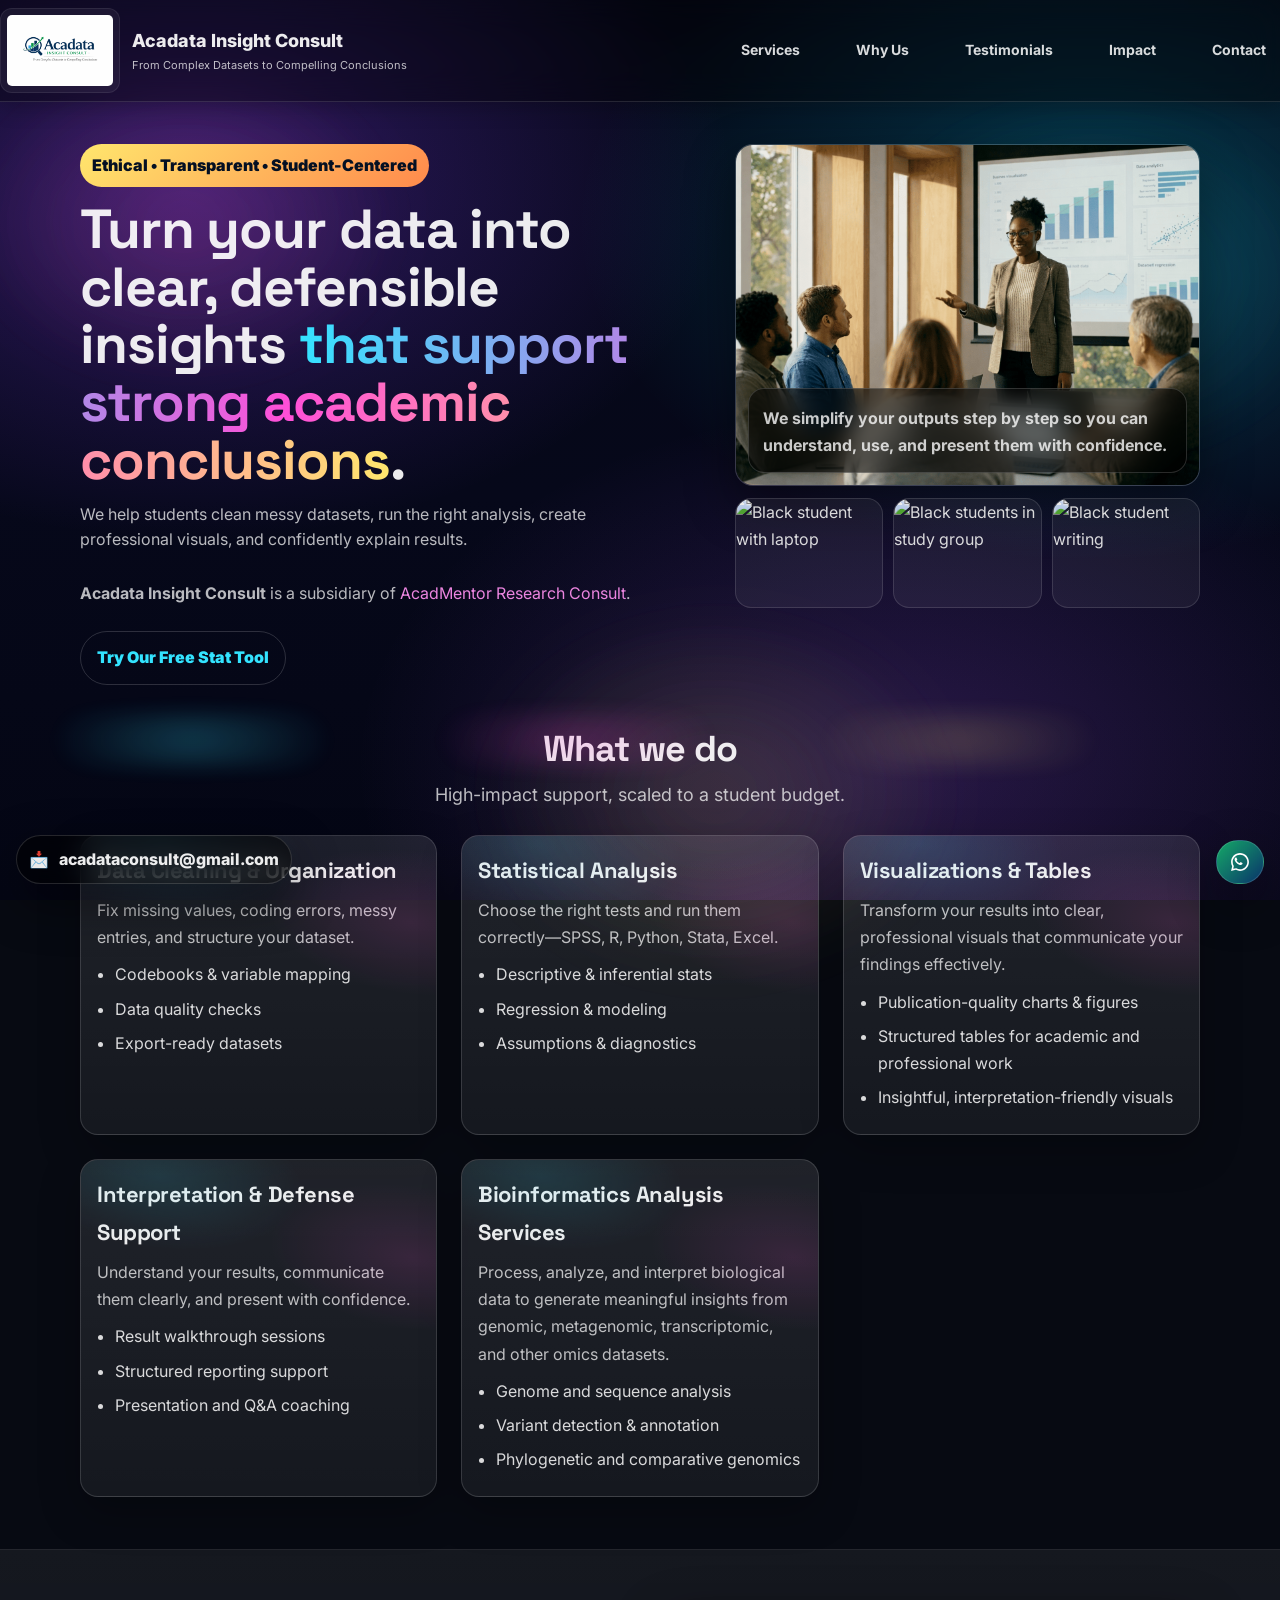
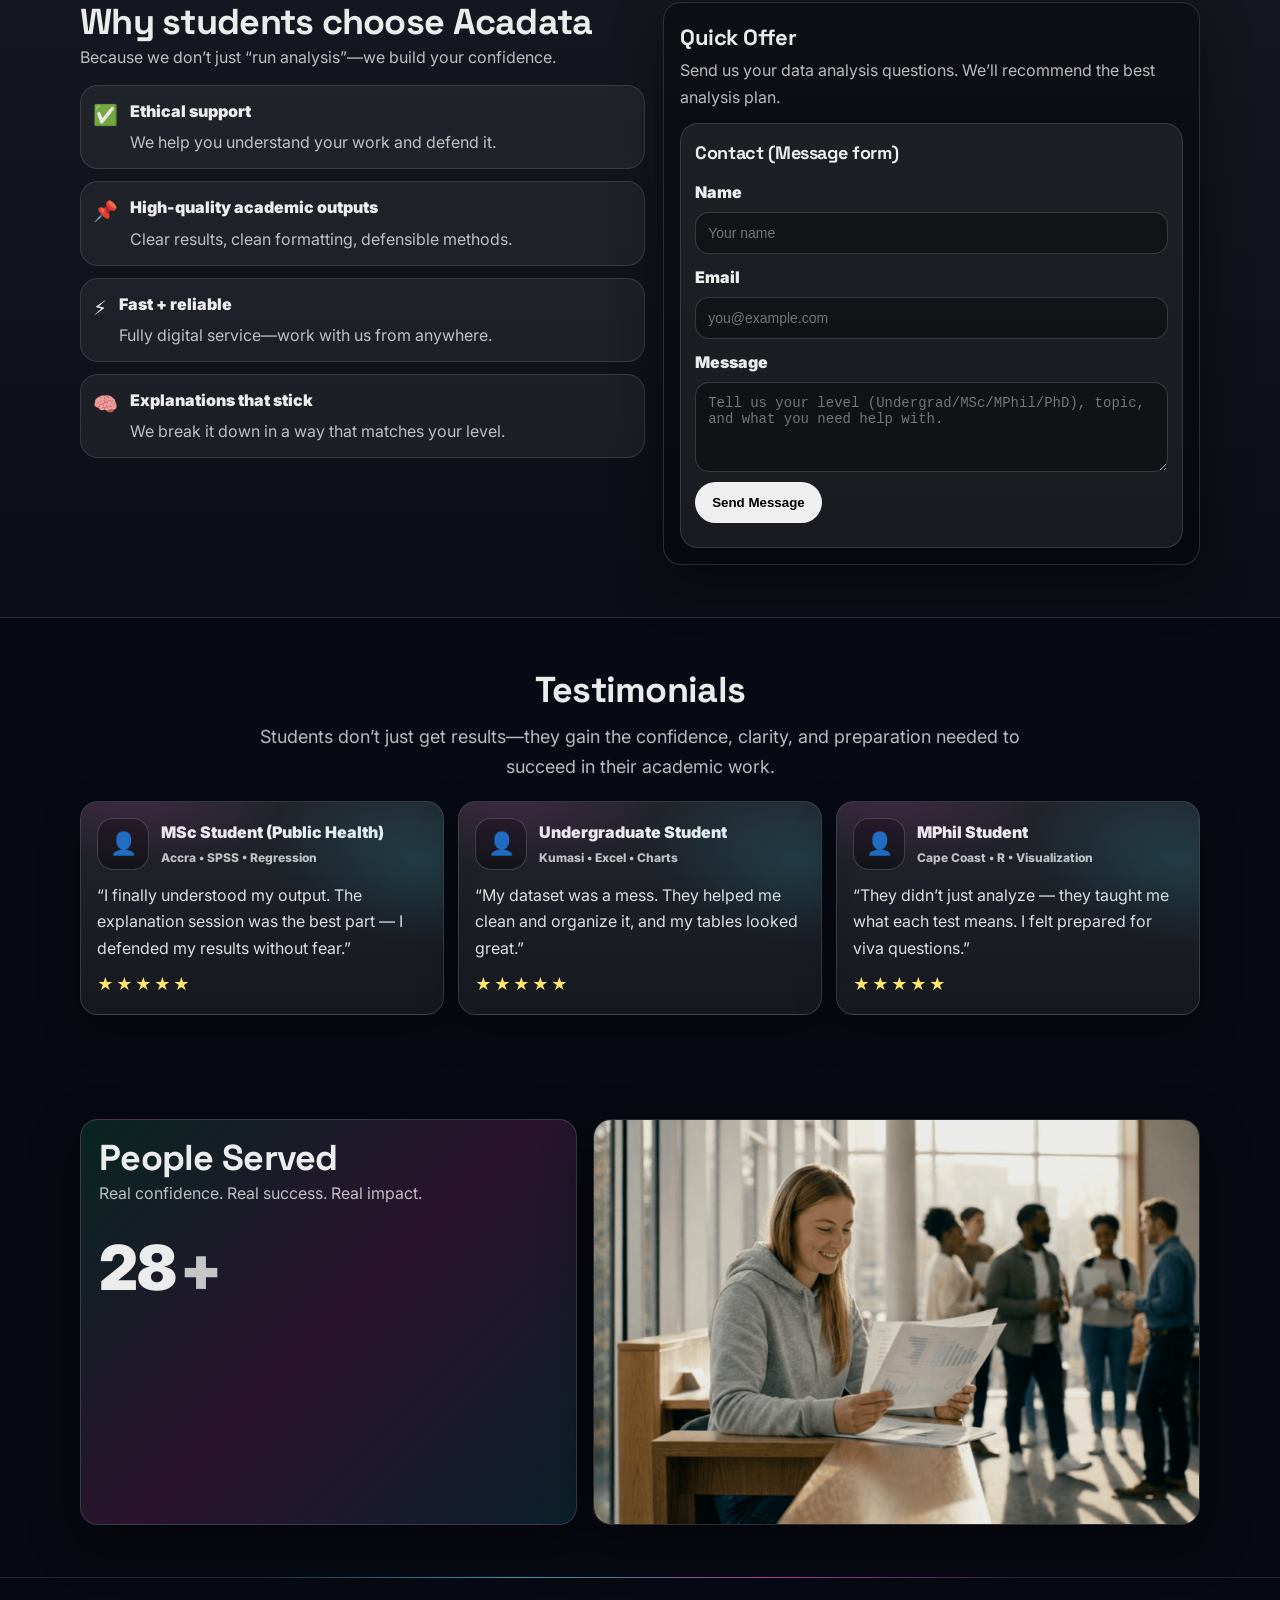
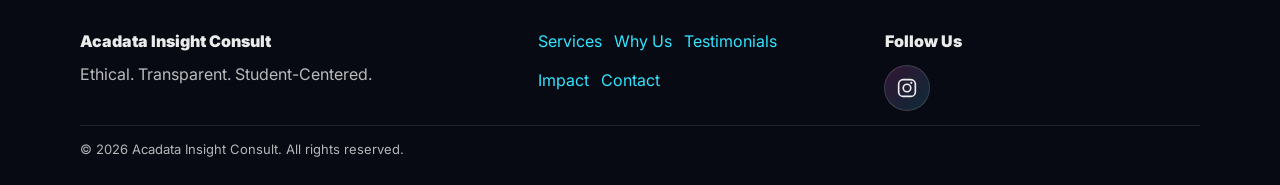
==== index.html @ 1aad2907 "Update index.html" ====
<!DOCTYPE html>
<html lang="en">
<head>
<meta charset="UTF-8">

<meta name="viewport" content="width=device-width, initial-scale=1">

<title>Acadata Insight Consult | Data Analysis, Research Support & Academic Consulting</title>

<meta name="description" content="Acadata Insight Consult provides expert support in data analysis, research design, statistics, academic assignments, and thesis consulting. Transform complex datasets into clear, compelling conclusions.">

<meta name="keywords" content="data analysis services, research consulting, statistics support, thesis assistance, academic research help, SPSS analysis, R data analysis, dissertation consulting, research methodology support">

<meta name="author" content="Acadata Insight Consult">

<meta name="robots" content="index, follow">

<link rel="canonical" href="https://acadatainsightconsult.com/">

<link rel="icon" type="image/png" href="logo.png">

<link rel="stylesheet" href="styles.css">

<!-- Open Graph (for Google + social previews) -->
<meta property="og:title" content="Acadata Insight Consult | Research & Data Analysis Support">
<meta property="og:description" content="Professional data analysis, research methodology guidance, and academic consulting services for students and researchers.">
<meta property="og:type" content="website">
<meta property="og:url" content="https://acadatainsightconsult.com/">
<meta property="og:image" content="https://acadatainsightconsult.com/logo.png">

<!-- Twitter Card -->
<meta name="twitter:card" content="summary_large_image">
<meta name="twitter:title" content="Acadata Insight Consult">
<meta name="twitter:description" content="From complex datasets to compelling conclusions. Expert research and data analysis consulting.">
<meta name="twitter:image" content="https://acadatainsightconsult.com/logo.png">

<!-- Google Fonts Optimization -->
<link rel="preconnect" href="https://fonts.googleapis.com">
<link rel="preconnect" href="https://fonts.gstatic.com" crossorigin>

<link href="https://fonts.googleapis.com/css2?family=Inter:wght@400;500;600;700;800&family=Space+Grotesk:wght@500;600;700&display=swap" rel="stylesheet">


<link rel="manifest" href="manifest.json">
<meta name="theme-color" content="#070a12">
<link rel="apple-touch-icon" href="logo.png">
<meta name="apple-mobile-web-app-capable" content="yes">
<meta name="apple-mobile-web-app-status-bar-style" content="black-translucent">
</head>

  <body>
    <div class="bg-animated" aria-hidden="true"></div>
    <!-- FLOATING ACTION BUTTONS -->
    <a
      class="float float-whatsapp"
      id="whatsappBtn"
      href="#"
      target="_blank"
      rel="noopener"
      aria-label="Chat on WhatsApp"
      title="Chat on WhatsApp"
    >
      <svg viewBox="0 0 32 32" aria-hidden="true">
        <path
          d="M19.11 17.16c-.29-.14-1.67-.82-1.93-.91-.26-.1-.45-.14-.64.14-.19.29-.74.91-.9 1.1-.16.19-.33.21-.62.07-.29-.14-1.2-.44-2.29-1.4-.85-.75-1.42-1.68-1.59-1.97-.16-.29-.02-.45.12-.59.12-.12.29-.33.43-.5.14-.17.19-.29.29-.48.1-.19.05-.36-.02-.5-.07-.14-.64-1.54-.88-2.1-.23-.56-.47-.48-.64-.49l-.55-.01c-.19 0-.5.07-.76.36-.26.29-1 1-1 2.43 0 1.44 1.02 2.82 1.17 3.02.14.19 2.01 3.06 4.88 4.29.68.29 1.21.46 1.62.59.68.21 1.29.18 1.78.11.54-.08 1.67-.68 1.91-1.34.24-.66.24-1.22.17-1.34-.07-.12-.26-.19-.55-.33z"
        />
        <path
          d="M16 3C8.82 3 3 8.82 3 16c0 2.25.59 4.36 1.62 6.19L3 29l6.98-1.56A12.9 12.9 0 0 0 16 29c7.18 0 13-5.82 13-13S23.18 3 16 3zm0 23.62c-1.94 0-3.74-.54-5.29-1.47l-.38-.23-4.14.92.88-4.04-.25-.41A10.6 10.6 0 0 1 5.37 16C5.37 10.12 10.12 5.37 16 5.37S26.63 10.12 26.63 16 21.88 26.62 16 26.62z"
        />
      </svg>
    </a>

    <div class="float float-email" title="Email us">
      <span>📩</span>
      <a id="emailLink" href="mailto:acadatainsightconsult@gmail.com"
        >acadatainsightconsult@gmail.com</a
      >
    </div>

    <!-- NAV -->
<header class="nav">
  <div class="container nav-inner">

   
<div class="brand">
  <a class="brand-link" href="#" aria-label="Acadata Insight Consult Home">
    <img class="brand-logo" src="logo.png" alt="Acadata Insight Consult logo" />
    <div class="brand-text">
      <div class="brand-name">Acadata Insight Consult</div>
      <div class="brand-tagline">From Complex Datasets to Compelling Conclusions</div>
    </div>
  </a>
</div>
   
<nav class="nav-links">
  <a href="#services">Services</a>
  <a href="#why">Why Us</a>
  <a href="#testimonials">Testimonials</a>
  <a href="#served">Impact</a>
  <a href="#contact">Contact</a>
</nav>
  </div>
</header>


    <main>
      <!-- HERO (Buttons + tools/focus removed) -->
      <section class="hero">
        <div class="container hero-grid">
          <div class="hero-left">
            <div class="pill">Ethical • Transparent • Student-Centered</div>
            <h1>
              Turn your data into clear, defensible insights <span class="grad">that support strong academic conclusions</span>.
            </h1>
            <p class="hero-sub">
              We help students clean messy datasets, run the right analysis, create professional visuals, and confidently explain results.
            </p>
            <br />
            <p><strong>Acadata Insight Consult</strong> is a subsidiary of <a href="https://www.acadmentorresearchconsult.com" target="_blank" rel="noopener noreferrer" style="color: rgb(235, 133, 223);">AcadMentor Research Consult</a>.</p>
            <a class="btn btn-primary" href="stat-tool/index.html" style="margin-top: 1.5rem; display: inline-block;">Try Our Free Stat Tool</a>
          </div>

          <div class="hero-right">
            <div class="hero-image-card">
              <img
                alt="Black students studying"
                class="img-hover"
                src="hero2.png"
              />
              <div class="image-badge">
                <div class="badge-soft">We simplify your outputs step by step so you can understand, use, and present them with confidence.</div>
              </div>
            </div>

            <div class="hero-gallery">
              <img
                alt="Black student with laptop"
                class="img-hover"
                src="https://images.unsplash.com/photo-1522202176988-66273c2fd55f?auto=format&fit=crop&w=800&q=80"
              />
              <img
                alt="Black students in study group"
                class="img-hover"
                src="https://images.unsplash.com/photo-1521737604893-d14cc237f11d?auto=format&fit=crop&w=800&q=80"
              />
              <img
                alt="Black student writing"
                class="img-hover"
                src="https://images.unsplash.com/photo-1523240795612-9a054b0db644?auto=format&fit=crop&w=1400&q=80"
              />
            </div>
          </div>
        </div>

        <div class="wave" aria-hidden="true"></div>
      </section>

      <!-- SERVICES -->
      <section class="section" id="services">
        <div class="container">
          <div class="section-head">
            <h2>What we do</h2>
            <p>High-impact support, scaled to a student budget.</p>
          </div>

          <div class="cards">
            <article class="card">
              <h3>Data Cleaning & Organization</h3>
              <p>Fix missing values, coding errors, messy entries, and structure your dataset.</p>
              <ul>
                <li>Codebooks & variable mapping</li>
                <li>Data quality checks</li>
                <li>Export-ready datasets</li>
              </ul>
            </article>

            <article class="card">
              <h3>Statistical Analysis</h3>
              <p>Choose the right tests and run them correctly—SPSS, R, Python, Stata, Excel.</p>
              <ul>
                <li>Descriptive & inferential stats</li>
                <li>Regression & modeling</li>
                <li>Assumptions & diagnostics</li>
              </ul>
            </article>

            <article class="card">
              <h3>Visualizations & Tables</h3>
              <p>Transform your results into clear, professional visuals that communicate your findings effectively.</p>
              <ul>
                <li>Publication-quality charts & figures</li>
                <li>Structured tables for academic and professional work</li>
                <li>Insightful, interpretation-friendly visuals</li>
              </ul>
            </article>

            <article class="card">
              <h3>Interpretation & Defense Support</h3>
              <p>Understand your results, communicate them clearly, and present with confidence.</p>
              <ul>
                <li>Result walkthrough sessions</li>
                <li>Structured reporting support</li>
                <li>Presentation and Q&A coaching</li>
              </ul>
            </article>

            <article class="card">
              <h3>Bioinformatics Analysis Services</h3>
              <p>
                Process, analyze, and interpret biological data to generate meaningful insights
                from genomic, metagenomic, transcriptomic, and other omics datasets.
              </p>
              <ul>
                <li>Genome and sequence analysis</li>
                <li>Variant detection & annotation</li>
                <li>Phylogenetic and comparative genomics</li>
              </ul>
            </article>
          </div>
        </div>
      </section>

      <!-- WHY + CONTACT FORM -->
      <section class="section section-alt" id="why">
        <div class="container why-grid">
          <div>
            <h2>Why students choose Acadata</h2>
            <p class="lead">Because we don’t just “run analysis”—we build your confidence.</p>

            <div class="why-list">
              <div class="why-item">
                <span class="why-icon">✅</span>
                <div>
                  <div class="why-title">Ethical support</div>
                  <div class="why-text">We help you understand your work and defend it.</div>
                </div>
              </div>

              <div class="why-item">
                <span class="why-icon">📌</span>
                <div>
                  <div class="why-title">High-quality academic outputs</div>
                  <div class="why-text">Clear results, clean formatting, defensible methods.</div>
                </div>
              </div>

              <div class="why-item">
                <span class="why-icon">⚡</span>
                <div>
                  <div class="why-title">Fast + reliable</div>
                  <div class="why-text">Fully digital service—work with us from anywhere.</div>
                </div>
              </div>

              <div class="why-item">
                <span class="why-icon">🧠</span>
                <div>
                  <div class="why-title">Explanations that stick</div>
                  <div class="why-text">We break it down in a way that matches your level.</div>
                </div>
              </div>
            </div>
          </div>

          <div class="why-panel">
            <h3>Quick Offer</h3>
            <p>Send us your data analysis questions. We’ll recommend the best analysis plan.</p>

            <div class="form-card" id="contact">
              <h4>Contact (Message form)</h4>
              <form id="contactForm" action="https://formspree.io/f/xlgpropn" method="POST">
                <label>
                  Name
                  <input type="text" id="name" name="name" placeholder="Your name" required />
                </label>

                <label>
                  Email
                  <input type="email" id="email" name="email" placeholder="you@example.com" required />
                </label>

                <label>
                  Message
                  <textarea
                    id="message"
                    name="message"
                    rows="4"
                    placeholder="Tell us your level (Undergrad/MSc/MPhil/PhD), topic, and what you need help with."
                    required
                  ></textarea>
                </label>

                <input type="hidden" name="_subject" value="New message from Acadata website" />
                <button class="btn btn-primary" type="submit">Send Message</button>
                <p id="formStatus" class="form-note" role="status" aria-live="polite"></p>
              </form>
            </div>
          </div>
        </div>
      </section>

      <!-- TESTIMONIALS -->
<section class="section" id="testimonials">
  <div class="container">

    <div class="section-head">
      <h2>Testimonials</h2>
      <p>
       Students don’t just get results—they gain the confidence, clarity, and preparation needed to succeed in their academic work.
      </p>
    </div>

    <div class="testimonial-grid">

      <article class="t-card">
        <div class="t-top">

          <div class="t-avatar-icon">👤</div>

          <div>
            <div class="t-name">MSc Student (Public Health)</div>
            <div class="t-meta">Accra • SPSS • Regression</div>
          </div>
        </div>

        <p class="t-quote">
          “I finally understood my output. The explanation session was the best
          part — I defended my results without fear.”
        </p>

        <div class="t-stars">★★★★★</div>
      </article>


      <article class="t-card">
        <div class="t-top">

          <div class="t-avatar-icon">👤</div>

          <div>
            <div class="t-name">Undergraduate Student</div>
            <div class="t-meta">Kumasi • Excel • Charts</div>
          </div>
        </div>

        <p class="t-quote">
          “My dataset was a mess. They helped me clean and organize it, and my tables
           looked great.”
        </p>

        <div class="t-stars">★★★★★</div>
      </article>


      <article class="t-card">
        <div class="t-top">

          <div class="t-avatar-icon">👤</div>

          <div>
            <div class="t-name">MPhil Student</div>
            <div class="t-meta">Cape Coast • R • Visualization</div>
          </div>
        </div>

        <p class="t-quote">
          “They didn’t just analyze — they taught me what each test means. I felt
          prepared for viva questions.”
        </p>

        <div class="t-stars">★★★★★</div>
      </article>

    </div>

   
</section>

      <!-- PEOPLE SERVED -->
      <section class="section" id="served">
        <div class="container served">
          <div class="served-card">
            <h2>People Served</h2>
            <p>Real confidence. Real success. Real impact.</p>
            <div class="served-number">
              <span id="servedCount" data-target="50">0</span><span class="plus">+</span>
            </div>
          </div>

          <div class="served-image">
            <img
              alt="Black students collaborating"
              class="img-hover"
              src="hero3.png"
            />
          </div>
        </div>
      </section>

      <!-- FOOTER (SOCIALS ONCE) -->
      <footer class="footer">
        <div class="container footer-grid">
          <div>
            <div class="footer-brand">Acadata Insight Consult</div>
            <div class="footer-sub">Ethical. Transparent. Student-Centered.</div>
          </div>

          <div class="footer-links">
            <a href="#services">Services</a>
            <a href="#why">Why Us</a>
            <a href="#testimonials">Testimonials</a>
            <a href="#served">Impact</a>
            <a href="#contact">Contact</a>
          </div>

          <div class="footer-social">
            <div class="social-title">Follow Us</div>
            <div class="footer-social-links">
              <!-- <a id="fbLinkFooter" class="social-icon-link" href="#" target="_blank" rel="noopener" aria-label="Facebook" title="Facebook">
                <svg viewBox="0 0 24 24" aria-hidden="true">
                  <path d="M24 12.07C24 5.4 18.63 0 12 0S0 5.4 0 12.07c0 6.03 4.39 11.03 10.12 11.93v-8.44H7.08v-3.49h3.04V9.41c0-3.02 1.79-4.69 4.53-4.69 1.31 0 2.68.24 2.68.24v2.96h-1.51c-1.49 0-1.95.93-1.95 1.88v2.26h3.32l-.53 3.49h-2.79V24C19.61 23.1 24 18.1 24 12.07z"/>
                </svg>
              </a> -->
              <a id="igLinkFooter" class="social-icon-link" href="https://www.instagram.com/acadatainsightconsult/" target="_blank" rel="noopener" aria-label="Instagram" title="Instagram">
                <svg viewBox="0 0 24 24" aria-hidden="true">
                  <path d="M7.75 2h8.5A5.75 5.75 0 0 1 22 7.75v8.5A5.75 5.75 0 0 1 16.25 22h-8.5A5.75 5.75 0 0 1 2 16.25v-8.5A5.75 5.75 0 0 1 7.75 2zm0 1.8A3.95 3.95 0 0 0 3.8 7.75v8.5a3.95 3.95 0 0 0 3.95 3.95h8.5a3.95 3.95 0 0 0 3.95-3.95v-8.5a3.95 3.95 0 0 0-3.95-3.95h-8.5zm8.95 1.35a1.2 1.2 0 1 1 0 2.4 1.2 1.2 0 0 1 0-2.4zM12 7a5 5 0 1 1 0 10 5 5 0 0 1 0-10zm0 1.8A3.2 3.2 0 1 0 12 15.2 3.2 3.2 0 0 0 12 8.8z"/>
                </svg>
              </a>
            </div>
          </div>
        </div>

        <div class="container footer-bottom">
          <span>© <span id="year"></span> Acadata Insight Consult. All rights reserved.</span>
        </div>
      </footer>
    </main>

    <!-- BREVO EMAIL SUBSCRIPTION POPUP -->
<div class="brevo-popup-overlay" id="brevoPopup" aria-hidden="true">
  <div class="brevo-popup-box" role="dialog" aria-modal="true" aria-label="Subscribe to our email list">
    <button class="brevo-popup-close" id="brevoPopupClose" aria-label="Close popup">
      &times;
    </button>

    <div class="brevo-popup-content">
      <h3>Stay Informed</h3>
      <p>Subscribe to receive exclusive deals, training alerts, and professional resources delivered straight to your inbox.</p>

      <iframe
        width="540"
        height="305"
        src="https://c2ee2571.sibforms.com/serve/[base64]"
        frameborder="0"
        scrolling="auto"
        allowfullscreen
        style="display:block; margin-left:auto; margin-right:auto; max-width:100%; border-radius:12px;"
      ></iframe>
    </div>
  </div>
</div>
    <!-- LIVE CHAT: paste widget script here -->

    <script src="script.js"></script>
  </body>
</html>
---- styles.css ----
/* =======================================================
   ACADATA — WORLD-CLASS UI (Clean + No Conflicting Blocks)
   ======================================================= */

/* -----------------------------
   DESIGN TOKENS
------------------------------ */
:root{
  --bg: #070a12;
  --surface: rgba(255,255,255,0.06);
  --surface-2: rgba(255,255,255,0.10);
  --border: rgba(255,255,255,0.14);

  --text: rgba(255,255,255,0.92);
  --muted: rgba(255,255,255,0.72);

  --blue: #0a3b78;
  --green: #15b26b;

  --pink: #ff4fd8;
  --cyan: #33e3ff;
  --yellow: #ffe66d;
  --orange: #ff8a4c;

  --radius: 18px;
  --shadow: 0 18px 50px rgba(0, 0, 0, 0.45);
}

/* -----------------------------
   BASE / RESET
------------------------------ */
*{ box-sizing: border-box; }
html, body { margin: 0; padding: 0; }
body{
  font-family: "Inter", system-ui, -apple-system, Segoe UI, Roboto, Arial, sans-serif;
  color: var(--text);
  background: #070a12;
  overflow-x: hidden;
  line-height: 1.7;
  font-size: 16px;
}

.container{
  width: min(1120px, 92vw);
  margin: 0 auto;
}

/* -----------------------------
   ANIMATED BACKGROUND (Aurora)
------------------------------ */
.bg-animated{
  position: fixed;
  inset: 0;
  z-index: -1;
  background:
    radial-gradient(900px 600px at 15% 20%, rgba(124,58,237,0.35), transparent 60%),
    radial-gradient(850px 560px at 85% 25%, rgba(6,182,212,0.28), transparent 60%),
    radial-gradient(900px 600px at 70% 85%, rgba(168,85,247,0.22), transparent 60%),
    linear-gradient(180deg, #050816, #06081a 55%, #040614);
  animation: bgShift 14s ease-in-out infinite alternate;
}

.bg-animated::before,
.bg-animated::after{
  content:"";
  position:absolute;
  inset:-120px;
  background:
    radial-gradient(380px 280px at 20% 30%, rgba(255,79,216,0.14), transparent 60%),
    radial-gradient(420px 320px at 80% 35%, rgba(51,227,255,0.12), transparent 60%),
    radial-gradient(420px 320px at 55% 80%, rgba(255,230,109,0.10), transparent 60%);
  filter: blur(26px);
  opacity: 0.9;
  transform: translate3d(0,0,0);
  animation: blobFloat 18s ease-in-out infinite;
}

.bg-animated::after{
  opacity: 0.65;
  animation-duration: 24s;
  mix-blend-mode: screen;
}

@keyframes bgShift{
  0%   { transform: scale(1) translate(0,0); }
  100% { transform: scale(1.05) translate(-18px, 12px); }
}

@keyframes blobFloat{
  0%   { transform: translate(-10px, -8px) rotate(0deg); }
  50%  { transform: translate(18px, 10px) rotate(8deg); }
  100% { transform: translate(-12px, 14px) rotate(-6deg); }
}

@media (prefers-reduced-motion: reduce){
  .bg-animated,
  .bg-animated::before,
  .bg-animated::after{ animation: none !important; }
}

/* -----------------------------
   TYPOGRAPHY
------------------------------ */
h1,h2,h3,h4{
  font-family:"Space Grotesk", "Inter", system-ui, sans-serif;
  letter-spacing: -0.02em;
  margin: 0;
}

h1{
  font-size: clamp(36px, 4.3vw, 56px);
  line-height: 1.05;
}

h2{
  font-size: 36px;
  line-height: 1.15;
}

h3{ font-size: 22px; }
h4{ font-size: 18px; }

p{
  color: var(--muted);
  font-size: 16px;
  max-width: 70ch;
  margin: 0;
}

.section-head{
  text-align: center;
}

.section-head p{
  font-size: 18px;
  margin: 10px auto 0;
}

.grad{
  background: linear-gradient(90deg, var(--cyan), var(--pink), var(--yellow));
  -webkit-background-clip: text;
  background-clip: text;
  color: transparent;
}

/* -----------------------------
   LINKS
------------------------------ */
a{
  color: var(--cyan);
  text-decoration: none;
}
a:hover{ opacity: .9; }

/* -----------------------------
   FLOATING BUTTONS
------------------------------ */
.float{
  position: fixed;
  z-index: 50;
  display: flex;
  align-items: center;
  gap: 10px;
  padding: 10px 12px;
  border-radius: 999px;
  background: rgba(0,0,0,0.55);
  border: 1px solid var(--border);
  backdrop-filter: blur(14px);
  box-shadow: var(--shadow);
  color: var(--text);
}

.float svg{ width: 22px; height: 22px; fill: white; }

.float-whatsapp{
  right: 16px;
  bottom: 16px;
  background: linear-gradient(135deg, rgba(21,178,107,0.95), rgba(10,59,120,0.85));
}

.float-email{
  left: 16px;
  bottom: 16px;
}

.float-email a{
  color: var(--text);
  font-weight: 800;
}
.float-email a:hover{ text-decoration: underline; }

/* -----------------------------
   NAV (FORCE LINKS FAR RIGHT)
------------------------------ */
.nav{
  position: sticky;
  top: 0;
  z-index: 40;
  border-bottom: 1px solid rgba(255, 255, 255, 0.12);
  background: rgba(0,0,0,0.35);
  backdrop-filter: blur(16px);
  padding: 8px 0;
  box-shadow: 0 4px 20px rgba(0,0,0,0.25);
}

.nav-inner{
  display: flex;
  align-items: center;
  justify-content: flex-start;
  gap: 18px;
  width: 100%;
}

.brand{
  flex: 0 0 auto;
  min-width: 0;
}

.brand-link{
  display:flex;
  align-items:center;
  gap:12px;
  text-decoration:none;
  color:inherit;
  max-width: 560px;
}

.brand-logo{
  width: 120px;
  height: auto;
  object-fit: contain;
  padding: 6px;
  border-radius: 12px;
  background: rgba(255,255,255,0.05);
  border: 1px solid rgba(255,255,255,0.08);
}

.brand-name{
  font-weight: 800;
  font-size: 18px;
}

.brand-tagline{
  font-size: 11px;
  opacity: 0.8;
}

.nav-links{
  margin-left: auto;
  display: flex;
  align-items: center;
  justify-content: flex-end;
  gap: 28px;
  flex: 0 0 auto;
}

.nav-links a{
  padding: 8px 14px;
  border-radius: 999px;
  font-weight: 700;
  font-size: 14px;
  color: rgba(255,255,255,0.85);
  transition: all 0.25s ease;
}

.nav-links a:hover{
  background: linear-gradient(135deg, #15b26b, #0a3b78);
  color: white;
  transform: translateY(-2px);
  box-shadow: 0 8px 18px rgba(0,0,0,0.3);
}

@media (max-width: 980px){
  .nav-links{ display: none; }
}

@media (max-width: 900px){
  .brand-logo{
    width: 48px;
    height: 48px;
  }
}

/* -----------------------------
   BUTTONS
------------------------------ */
.btn{
  display: inline-flex;
  align-items: center;
  justify-content: center;
  border-radius: 999px;
  padding: 12px 16px;
  font-weight: 900;
  border: 1px solid rgba(255,255,255,0.16);
  transition: transform 0.15s ease, filter 0.15s ease, box-shadow 0.15s ease;
  user-select: none;
}

.btn:hover{
  transform: translateY(-1px);
  filter: brightness(1.05);
}

.btn-glow{
  background: linear-gradient(135deg, var(--pink), var(--yellow), var(--cyan));
  color: #061024;
  border: 1px solid rgba(255,255,255,0.18);
  box-shadow: 0 18px 50px rgba(255, 79, 216, 0.18);
}
.btn-glow:hover{
  box-shadow: 0 22px 60px rgba(51, 227, 255, 0.20);
}

/* -----------------------------
   HERO
------------------------------ */
.hero{
  padding: 42px 0 30px;
  position: relative;
}

.hero-grid{
  display: grid;
  grid-template-columns: 1.15fr 0.85fr;
  gap: 26px;
  align-items: start;
}

@media (max-width: 980px){
  .hero-grid{ grid-template-columns: 1fr; }
}

.pill{
  display: inline-flex;
  padding: 8px 12px;
  border-radius: 999px;
  font-weight: 900;
  color: #041023;
  background: linear-gradient(135deg, var(--yellow), var(--orange));
}

.hero h1{
  margin: 14px 0 12px;
}

.hero-sub{
  color: var(--muted);
  font-size: 16px;
  max-width: 56ch;
  line-height: 1.6;
}

.hero-image-card{
  position: relative;
  border-radius: var(--radius);
  overflow: hidden;
  border: 1px solid var(--border);
  background: rgba(255,255,255,0.06);
  box-shadow: var(--shadow);
}

.hero-image-card img{
  width: 100%;
  height: 340px;
  object-fit: cover;
  display: block;
  filter: contrast(1.06) saturate(1.05) brightness(0.92);
}

.image-badge{
  position: absolute;
  left: 12px;
  right: 12px;
  bottom: 12px;
  border-radius: 16px;
  padding: 12px 14px;
  background: rgba(0,0,0,0.55);
  border: 1px solid rgba(255,255,255,0.16);
  backdrop-filter: blur(12px);
}

.badge-strong{ font-weight: 900; }
.badge-soft{ color: rgba(255,255,255,0.78); margin-top: 4px; font-weight: 700; }

.hero-gallery{
  margin-top: 12px;
  display: grid;
  grid-template-columns: repeat(3, 1fr);
  gap: 10px;
}
.hero-gallery img{
  width: 100%;
  height: 110px;
  object-fit: cover;
  border-radius: 16px;
  border: 1px solid var(--border);
  background: rgba(255,255,255,0.06);
  filter: contrast(1.05) brightness(0.92);
  transition: transform 0.35s ease;
}
.hero-gallery img:hover{ transform: scale(1.05); }

.wave{
  margin-top: 28px;
  height: 54px;
  background: radial-gradient(220px 90px at 15% 50%, rgba(51,227,255,0.25), transparent 65%),
              radial-gradient(220px 90px at 45% 50%, rgba(255,79,216,0.22), transparent 65%),
              radial-gradient(220px 90px at 75% 50%, rgba(255,230,109,0.18), transparent 65%);
  filter: blur(10px);
  opacity: 0.9;
}

/* -----------------------------
   SECTIONS
------------------------------ */
.section{ padding: 52px 0; }

.section-alt{
  background: linear-gradient(180deg, rgba(255,255,255,0.06), rgba(255,255,255,0.02));
  border-top: 1px solid rgba(255,255,255,0.10);
  border-bottom: 1px solid rgba(255,255,255,0.10);
}

#services{ margin-top: -120px; }

/* -----------------------------
   SERVICE CARDS
------------------------------ */
.cards{
  margin-top: 24px;
  display: grid;
  grid-template-columns: repeat(3, minmax(0, 1fr));
  gap: 24px;
  align-items: stretch;
}

@media (max-width: 1050px){
  .cards{
    grid-template-columns: repeat(2, minmax(0, 1fr));
    gap: 20px;
  }
}

@media (max-width: 640px){
  .cards{
    grid-template-columns: 1fr;
    gap: 16px;
  }
}

.card{
  border-radius: var(--radius);
  background: linear-gradient(180deg, rgba(255,255,255,0.10), rgba(255,255,255,0.06));
  border: 1px solid var(--border);
  padding: 16px;
  box-shadow: 0 16px 40px rgba(0,0,0,0.25);
  position: relative;
  overflow: hidden;
}

.card::after{
  content:"";
  position:absolute;
  inset:-60px;
  background: radial-gradient(240px 120px at 25% 20%, rgba(51,227,255,0.12), transparent 60%),
              radial-gradient(240px 120px at 80% 30%, rgba(255,79,216,0.12), transparent 60%);
  transform: rotate(8deg);
  pointer-events:none;
}

.card h3{ margin: 0 0 8px; position: relative; }
.card p{ margin: 0 0 10px; position: relative; }
.card ul{ margin: 0; padding-left: 18px; color: rgba(255,255,255,0.84); position: relative; }
.card li{ margin: 7px 0; }

/* -----------------------------
   WHY + CONTACT
------------------------------ */
.why-grid{
  display: grid;
  grid-template-columns: 1fr 0.95fr;
  gap: 18px;
  align-items: start;
}
@media (max-width: 980px){ .why-grid{ grid-template-columns: 1fr; } }

.lead{ color: var(--muted); line-height: 1.7; }

.why-list{ margin-top: 14px; display: grid; gap: 12px; }

.why-item{
  display: flex;
  gap: 12px;
  padding: 12px;
  border-radius: var(--radius);
  background: rgba(255,255,255,0.06);
  border: 1px solid rgba(255,255,255,0.12);
}

.why-icon{ font-size: 20px; }
.why-title{ font-weight: 900; }
.why-text{ color: var(--muted); margin-top: 4px; }

.why-panel{
  border-radius: var(--radius);
  padding: 16px;
  background: rgba(0,0,0,0.35);
  border: 1px solid var(--border);
  box-shadow: var(--shadow);
}

.form-card{
  margin-top: 12px;
  border-radius: var(--radius);
  padding: 14px;
  background: rgba(255,255,255,0.08);
  border: 1px solid rgba(255,255,255,0.12);
}

label{ display: grid; gap: 6px; margin: 10px 0; font-weight: 900; }

input, textarea{
  border-radius: 14px;
  border: 1px solid rgba(255,255,255,0.16);
  background: rgba(0,0,0,0.35);
  color: var(--text);
  padding: 12px;
  outline: none;
  font-size: 14px;
}
input:focus, textarea:focus{ border-color: rgba(51,227,255,0.45); }

.form-note{ color: rgba(255,255,255,0.70); font-size: 12px; margin: 10px 0 0; }

/* -----------------------------
   TESTIMONIALS
------------------------------ */
.testimonial-grid{
  margin-top: 18px;
  display: grid;
  grid-template-columns: repeat(3, 1fr);
  gap: 14px;
}
@media (max-width: 980px){
  .testimonial-grid{ grid-template-columns: 1fr; }
}

.t-card{
  border-radius: var(--radius);
  padding: 16px;
  background: linear-gradient(180deg, rgba(255,255,255,0.11), rgba(255,255,255,0.06));
  border: 1px solid var(--border);
  box-shadow: 0 16px 40px rgba(0,0,0,0.25);
  position: relative;
  overflow: hidden;
}

.t-card::after{
  content:"";
  position:absolute;
  inset:-70px;
  background: radial-gradient(260px 140px at 20% 20%, rgba(255,79,216,0.14), transparent 60%),
              radial-gradient(260px 140px at 80% 30%, rgba(51,227,255,0.14), transparent 60%);
  transform: rotate(8deg);
  pointer-events:none;
}

.t-top{
  display: flex;
  gap: 12px;
  align-items: center;
  position: relative;
}

.t-avatar-icon{
  width: 52px;
  height: 52px;
  border-radius: 16px;
  background: rgba(0,0,0,0.35);
  border: 1px solid rgba(255,255,255,0.18);
  display: flex;
  align-items: center;
  justify-content: center;
  font-size: 22px;
}

.t-name{ font-weight: 900; }
.t-meta{ color: var(--muted); font-weight: 800; font-size: 12px; margin-top: 2px; }

.t-quote{
  position: relative;
  margin: 12px 0 10px;
  color: rgba(255,255,255,0.86);
  line-height: 1.65;
}

.t-stars{
  position: relative;
  font-weight: 900;
  letter-spacing: 2px;
  color: var(--yellow);
}

.testimonial-cta{
  margin-top: 16px;
  display: flex;
  align-items: center;
  justify-content: space-between;
  gap: 12px;
  padding: 16px;
  border-radius: var(--radius);
  background: rgba(0,0,0,0.35);
  border: 1px solid var(--border);
  box-shadow: var(--shadow);
}
@media (max-width: 700px){
  .testimonial-cta{ flex-direction: column; align-items: flex-start; }
}
.testimonial-cta h3{ margin: 0; }
.testimonial-cta p{ margin: 6px 0 0; color: var(--muted); }

/* -----------------------------
   PEOPLE SERVED
------------------------------ */
.served{
  display: grid;
  grid-template-columns: 0.9fr 1.1fr;
  gap: 16px;
  align-items: stretch;
}
@media (max-width: 980px){ .served{ grid-template-columns: 1fr; } }

.served-card{
  border-radius: var(--radius);
  padding: 18px;
  background: linear-gradient(135deg, rgba(21,178,107,0.16), rgba(255,79,216,0.14), rgba(51,227,255,0.10));
  border: 1px solid var(--border);
  box-shadow: var(--shadow);
}

.served-number{
  margin-top: 8px;
  font-size: 62px;
  font-weight: 900;
  letter-spacing: -1px;
}
.plus{ color: rgba(255,255,255,0.75); margin-left: 4px; }

.served-foot{ color: rgba(255,255,255,0.75); }

.served-image{
  border-radius: var(--radius);
  overflow: hidden;
  border: 1px solid var(--border);
  box-shadow: var(--shadow);
}
.served-image img{
  width: 100%;
  height: 100%;
  min-height: 280px;
  object-fit: cover;
  display: block;
  filter: contrast(1.05) brightness(0.92);
}

/* -----------------------------
   FOOTER
------------------------------ */
.footer{
  position: relative;
  padding: 50px 0 25px;
  border-top: 1px solid rgba(255,255,255,0.12);
}

.footer::before{
  content: "";
  position: absolute;
  top: -1px;
  left: 50%;
  transform: translateX(-50%);
  width: 60%;
  height: 1px;
  background: linear-gradient(
    90deg,
    transparent,
    rgba(51,227,255,0.6),
    rgba(255,79,216,0.6),
    transparent
  );
}

.footer-grid{
  display: grid;
  grid-template-columns: 1.2fr 0.8fr 1fr;
  gap: 50px;
  align-items: start;
}
@media (max-width: 900px){ .footer-grid{ grid-template-columns: 1fr; } }

.footer-brand{ font-weight: 900; font-size: 16px; }
.footer-sub{ color: var(--muted); margin-top: 6px; }

.footer-links{
  display: flex;
  gap: 12px;
  flex-wrap: wrap;
}
.footer-links a,
.footer-social-links a{
  transition: all 0.25s ease;
}

.footer-links a:hover,
.footer-social-links a:hover{
  transform: translateY(-2px);
}

.footer-bottom{
  margin-top: 14px;
  padding-top: 12px;
  border-top: 1px solid rgba(255,255,255,0.10);
  color: rgba(255,255,255,0.70);
  font-size: 13px;
}

.footer-social{
  justify-self: start;
  margin-left: 24px;
}

.social-title{
  justify-self: start;
  margin-left: 1px;
}

.footer-social .social-title{
  font-weight: 900;
  margin-bottom: 10px;
}

.footer-social-links{
  display: flex;
  gap: 12px;
  flex-wrap: wrap;
}

.social-icon-link{
  width: 46px;
  height: 46px;
  display: inline-flex;
  align-items: center;
  justify-content: center;
  border-radius: 999px;
  background: linear-gradient(135deg, rgba(255,79,216,0.18), rgba(51,227,255,0.15));
  border: 1px solid rgba(255,255,255,0.14);
  color: var(--text);
  transition: all 0.25s ease;
}

.social-icon-link svg{
  width: 22px;
  height: 22px;
  fill: currentColor;
}

.social-icon-link:hover{
  filter: brightness(1.07);
  transform: translateY(-2px);
}

.toast{
  position: fixed;
  right: 16px;
  top: 16px;
  z-index: 9999;
  padding: 12px 14px;
  border-radius: 14px;
  border: 1px solid rgba(255,255,255,0.18);
  background: rgba(0,0,0,0.7);
  color: rgba(255,255,255,0.95);
  backdrop-filter: blur(12px);
  transform: translateY(-10px);
  opacity: 0;
  transition: opacity 0.25s ease, transform 0.25s ease;
  font-weight: 800;
}

.toast--show{
  opacity: 1;
  transform: translateY(0);
}

.toast--success{
  box-shadow: 0 18px 40px rgba(21,178,107,0.18);
}

.toast--error{
  box-shadow: 0 18px 40px rgba(255,79,216,0.18);
}

.img-hover{
  transition: transform 0.35s ease, box-shadow 0.35s ease;
  border-radius: 12px;
}

.img-hover:hover{
  transform: scale(1.05);
  box-shadow: 0 15px 40px rgba(0,0,0,0.25);
}


/* =========================
   BREVO POPUP
========================= */
body.popup-open {
  overflow: hidden;
}

.brevo-popup-overlay {
  position: fixed;
  inset: 0;
  background: rgba(0, 0, 0, 0.72);
  backdrop-filter: blur(8px);
  display: flex;
  align-items: center;
  justify-content: center;
  padding: 20px;
  z-index: 10000;
  opacity: 0;
  visibility: hidden;
  pointer-events: none;
  transition: opacity 0.35s ease, visibility 0.35s ease;
}

.brevo-popup-overlay.show {
  opacity: 1;
  visibility: visible;
  pointer-events: auto;
}

.brevo-popup-box {
  position: relative;
  width: min(680px, 95vw);
  background: linear-gradient(180deg, rgba(16,18,31,0.98), rgba(9,11,22,0.98));
  border: 1px solid rgba(255,255,255,0.14);
  border-radius: 22px;
  box-shadow: 0 25px 80px rgba(0,0,0,0.5);
  padding: 28px 20px 20px;
  animation: brevoPopupIn 0.35s ease;
}

@keyframes brevoPopupIn {
  from {
    transform: translateY(24px) scale(0.96);
    opacity: 0;
  }
  to {
    transform: translateY(0) scale(1);
    opacity: 1;
  }
}

.brevo-popup-content {
  text-align: center;
}

.brevo-popup-content h3 {
  margin-bottom: 10px;
  font-size: 28px;
}

.brevo-popup-content p {
  margin: 0 auto 18px;
  max-width: 540px;
  color: rgba(255,255,255,0.78);
}

.brevo-popup-close {
  position: absolute;
  top: 12px;
  right: 12px;
  width: 46px;
  height: 46px;
  border: none;
  border-radius: 999px;
  background: #ff1f1f;
  color: #fff;
  font-size: 28px;
  font-weight: 900;
  cursor: pointer;
  display: inline-flex;
  align-items: center;
  justify-content: center;
  box-shadow: 0 10px 24px rgba(255, 31, 31, 0.35);
  transition: transform 0.2s ease, background 0.2s ease, box-shadow 0.2s ease;
}

.brevo-popup-close:hover {
  background: #cc0000;
  transform: scale(1.08);
  box-shadow: 0 14px 28px rgba(255, 31, 31, 0.5);
}

.brevo-popup-close:focus {
  outline: 2px solid #ffffff;
  outline-offset: 3px;
}

@media (max-width: 640px) {
  .brevo-popup-box {
    padding: 24px 14px 14px;
  }

  .brevo-popup-content h3 {
    font-size: 22px;
  }
}
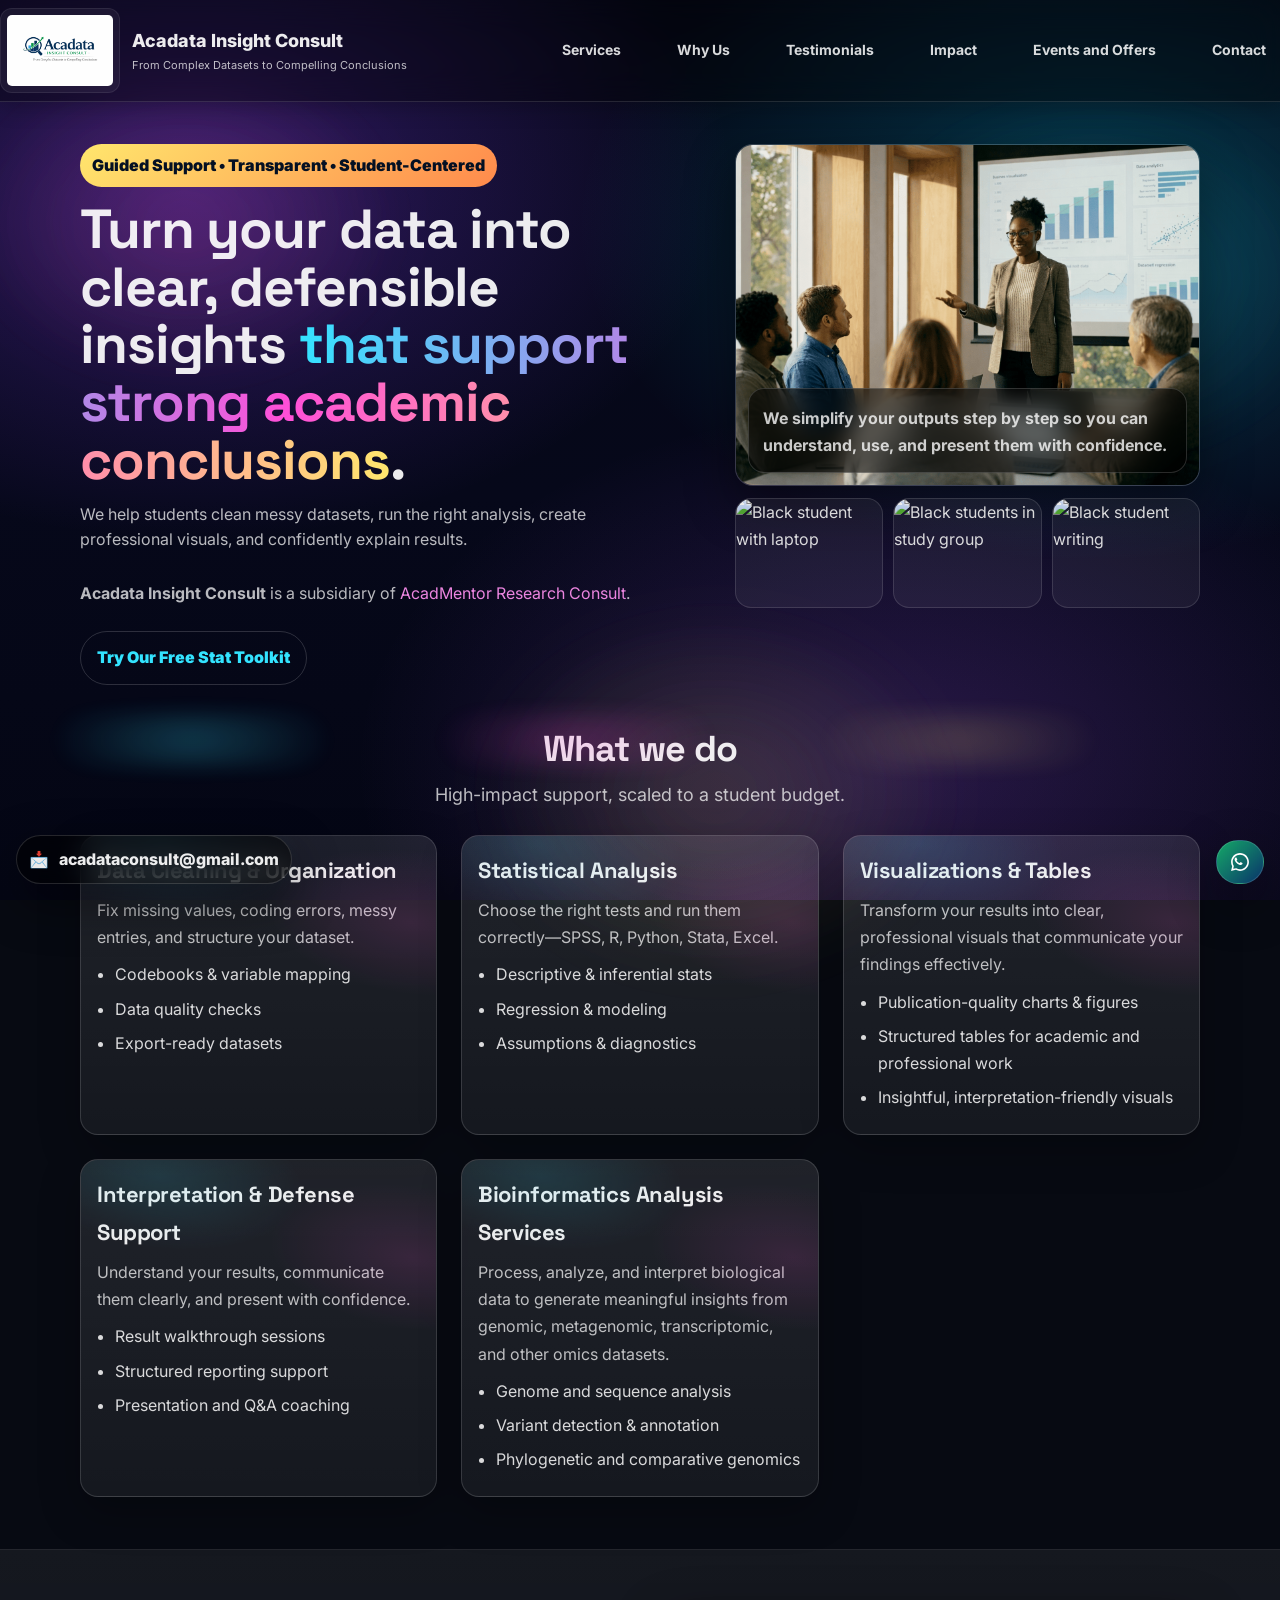
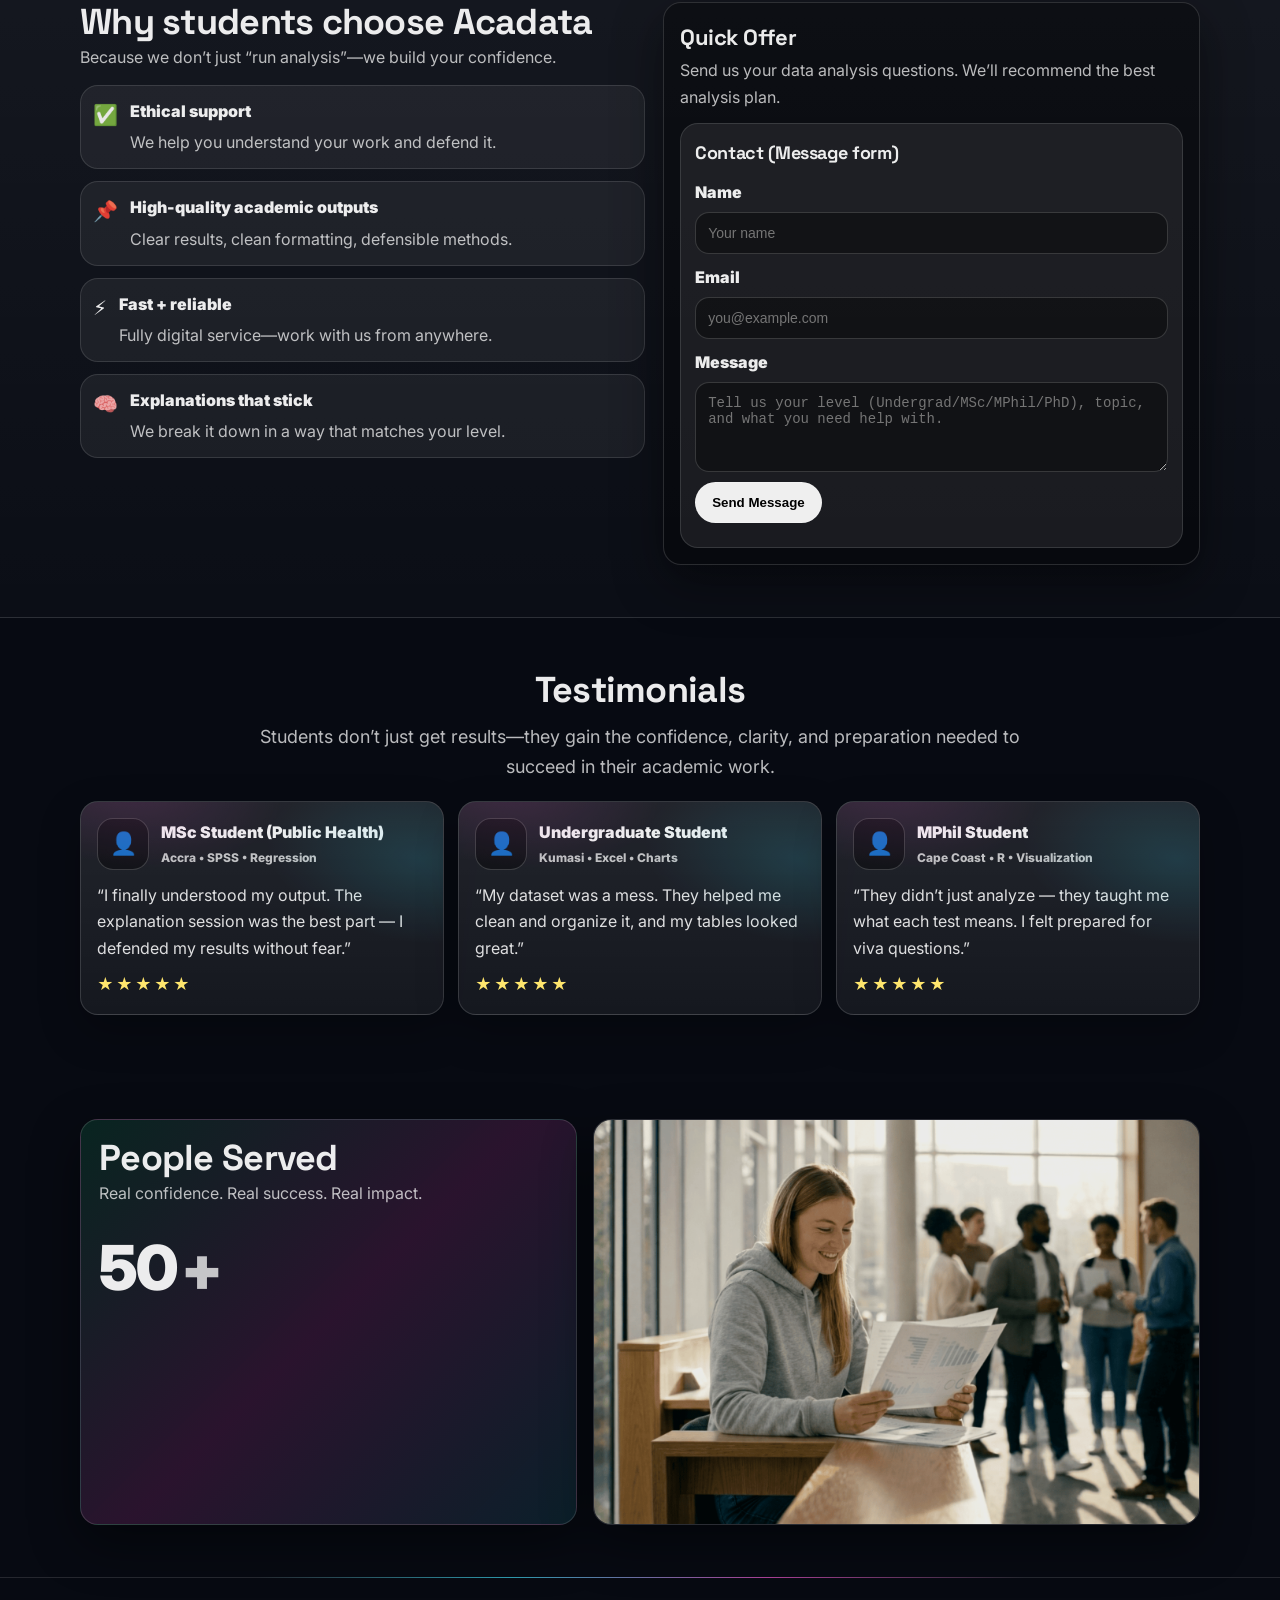
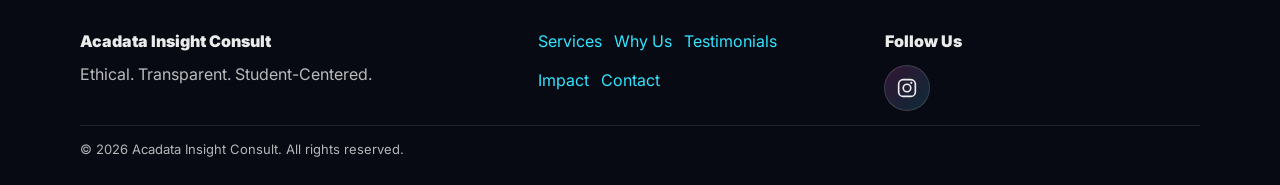
==== commit a0cefb15: "Update index.html" ====
--- a/index.html
+++ b/index.html
@@ -97,6 +97,7 @@
   <a href="#why">Why Us</a>
   <a href="#testimonials">Testimonials</a>
   <a href="#served">Impact</a>
+  <a href="https://acadmentorresearchconsult.com/events.html" target="_blank" rel="noopener noreferrer">Events and Offers</a>
   <a href="#contact">Contact</a>
 </nav>
   </div>
@@ -108,7 +109,7 @@
       <section class="hero">
         <div class="container hero-grid">
           <div class="hero-left">
-            <div class="pill">Ethical • Transparent • Student-Centered</div>
+            <div class="pill">Guided Support • Transparent • Student-Centered</div>
             <h1>
               Turn your data into clear, defensible insights <span class="grad">that support strong academic conclusions</span>.
             </h1>
@@ -117,7 +118,7 @@
             </p>
             <br />
             <p><strong>Acadata Insight Consult</strong> is a subsidiary of <a href="https://www.acadmentorresearchconsult.com" target="_blank" rel="noopener noreferrer" style="color: rgb(235, 133, 223);">AcadMentor Research Consult</a>.</p>
-            <a class="btn btn-primary" href="stat-tool/index.html" style="margin-top: 1.5rem; display: inline-block;">Try Our Free Stat Tool</a>
+            <a class="btn btn-primary" href="stat-tool/index.html" style="margin-top: 1.5rem; display: inline-block;">Try Our Free Stat Toolkit</a>
           </div>
 
           <div class="hero-right">
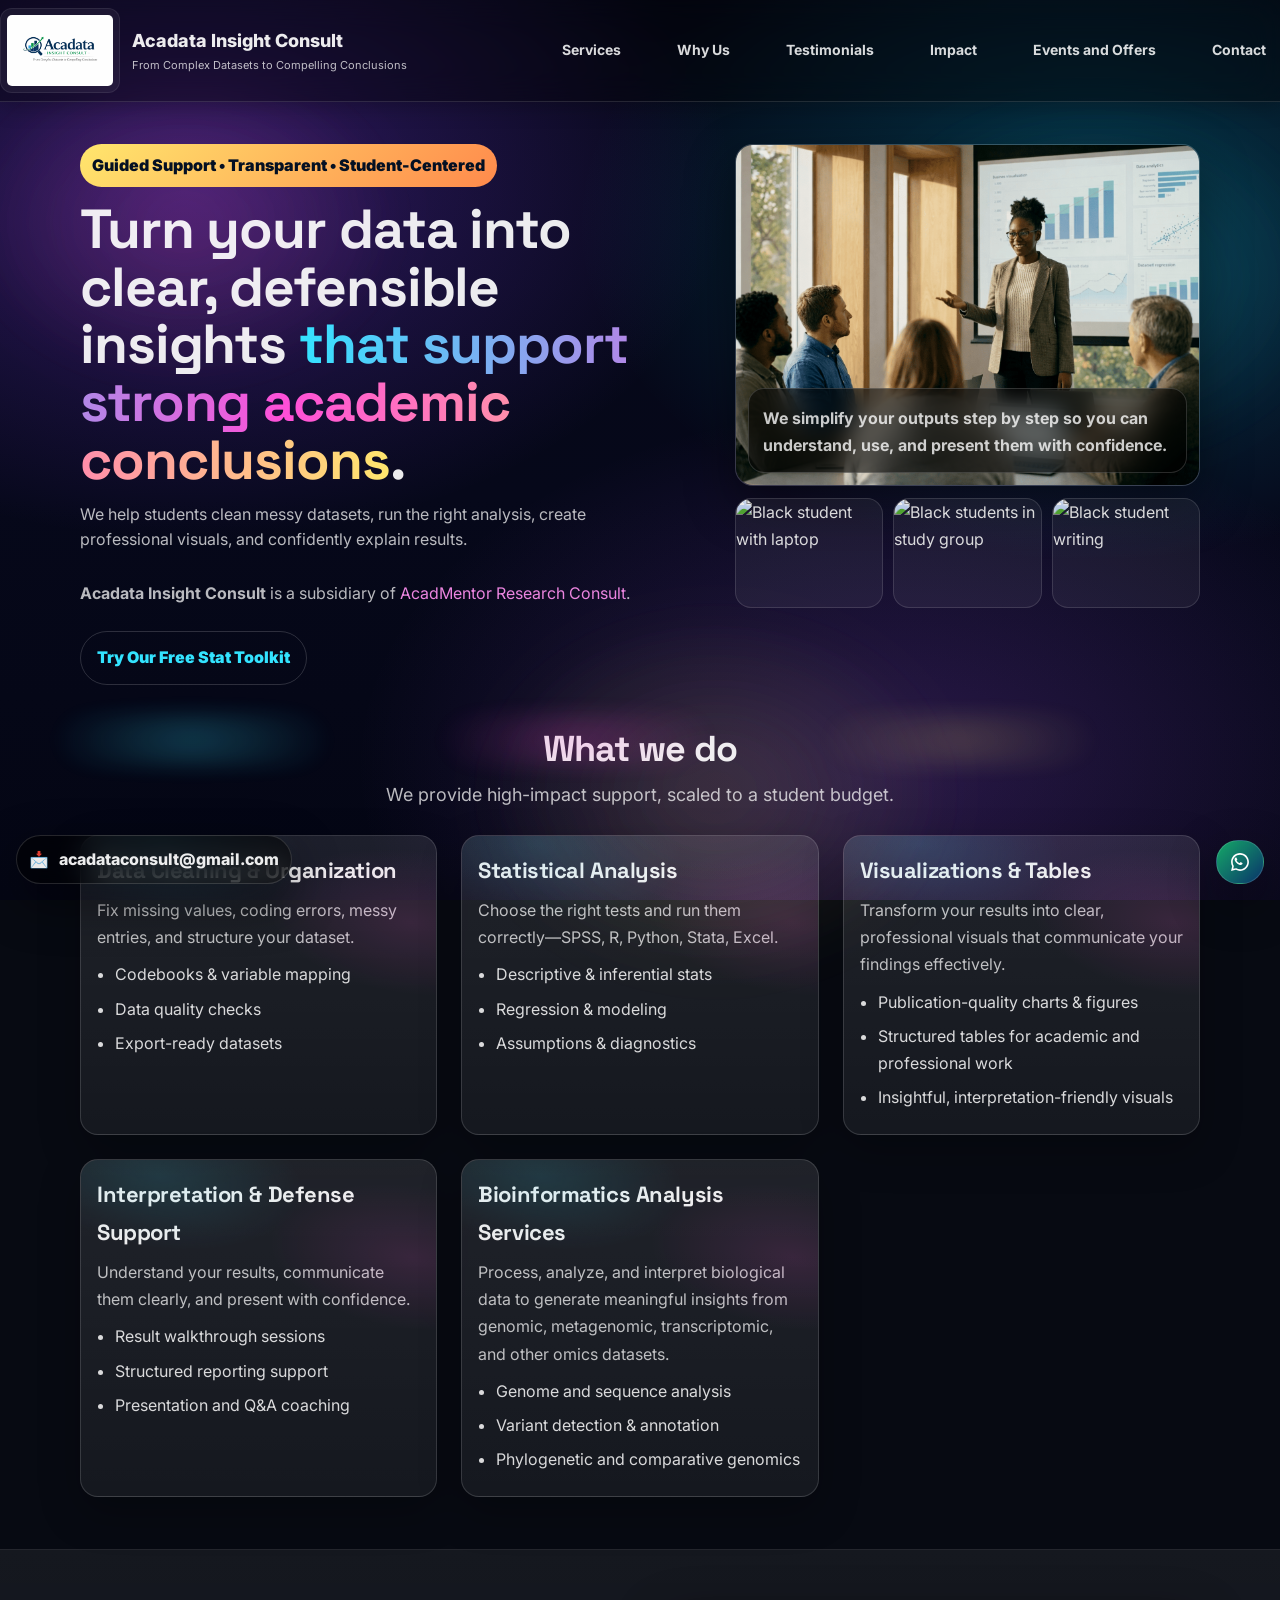
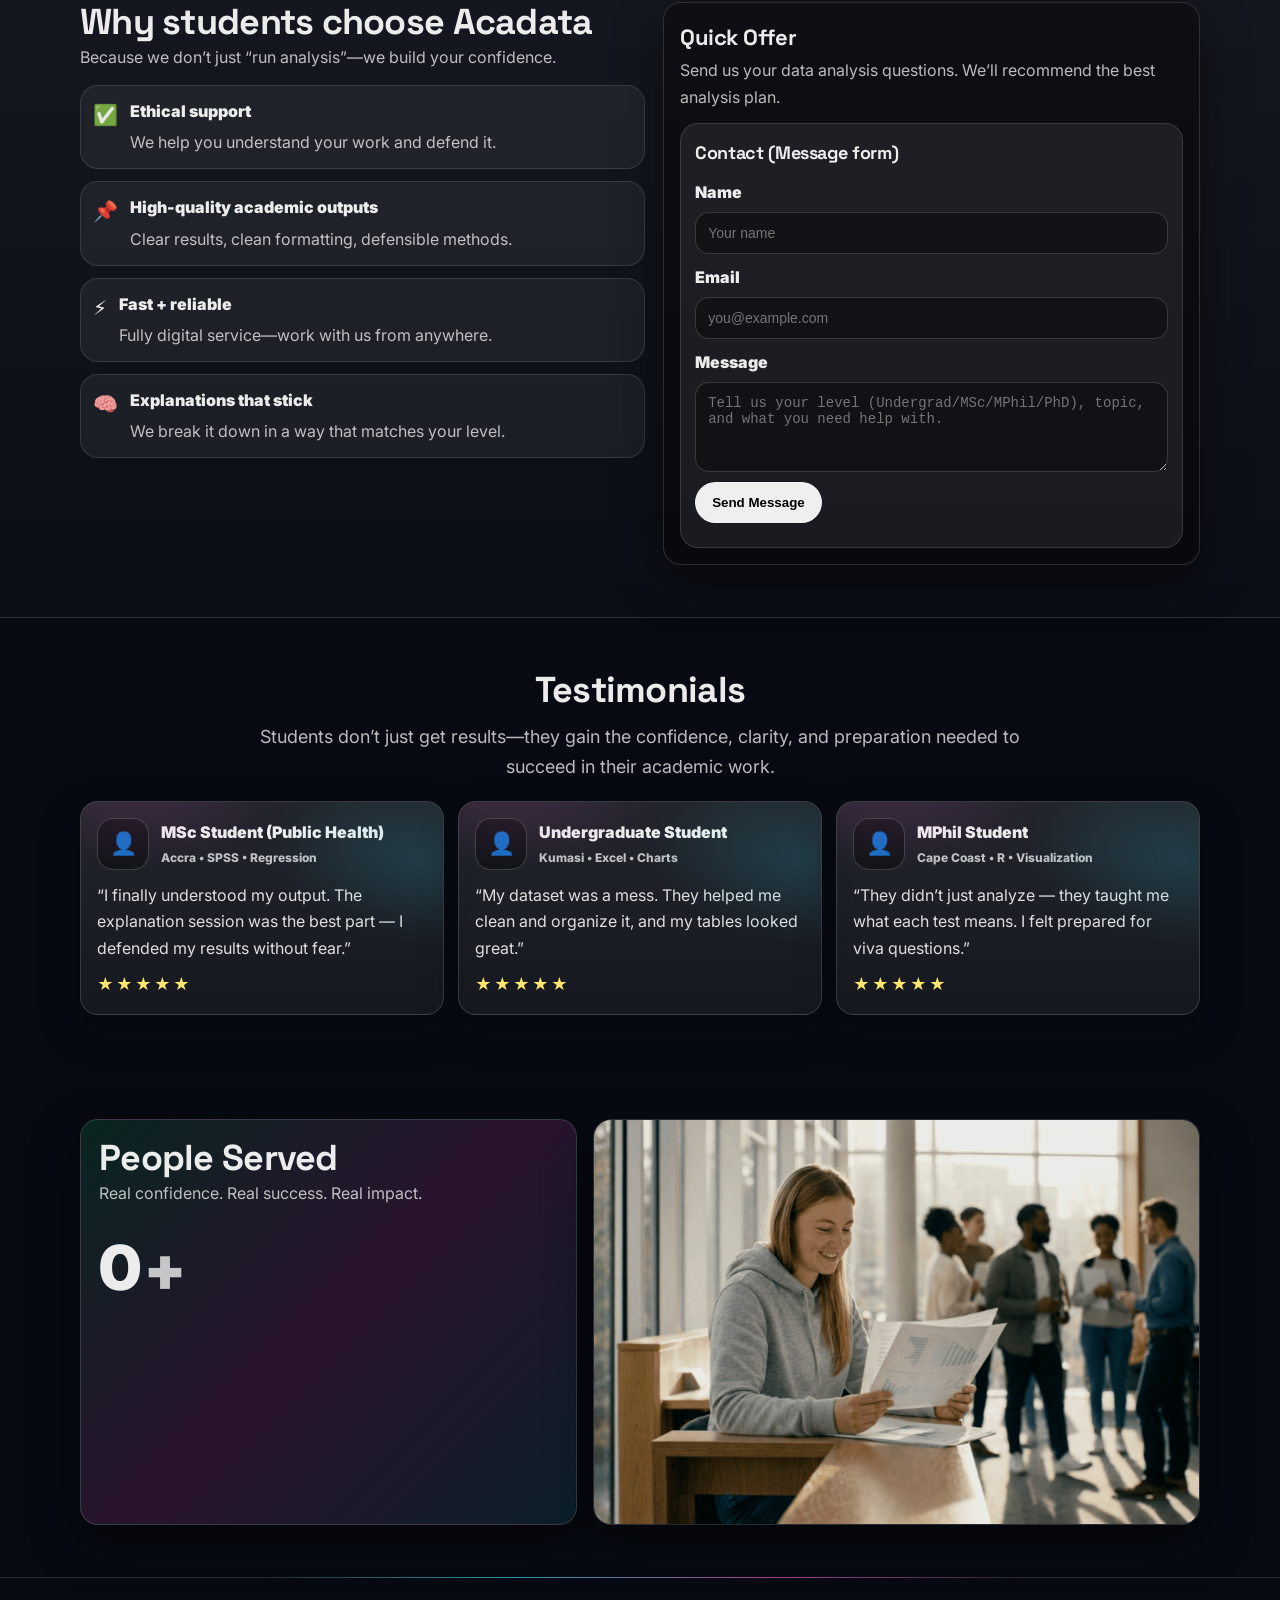
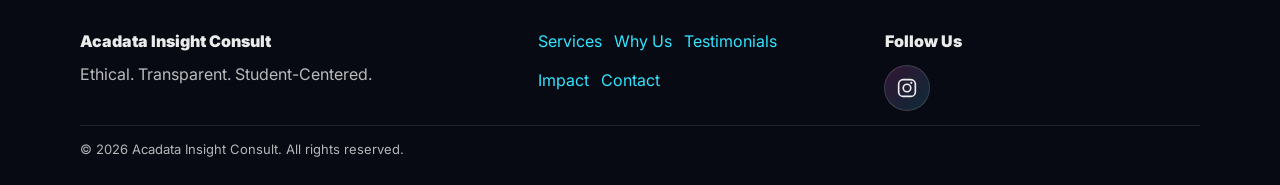
==== commit 8cce1c0e: "Update index.html" ====
--- a/index.html
+++ b/index.html
@@ -161,7 +161,7 @@
         <div class="container">
           <div class="section-head">
             <h2>What we do</h2>
-            <p>High-impact support, scaled to a student budget.</p>
+            <p>We provide high-impact support, scaled to a student budget.</p>
           </div>
 
           <div class="cards">
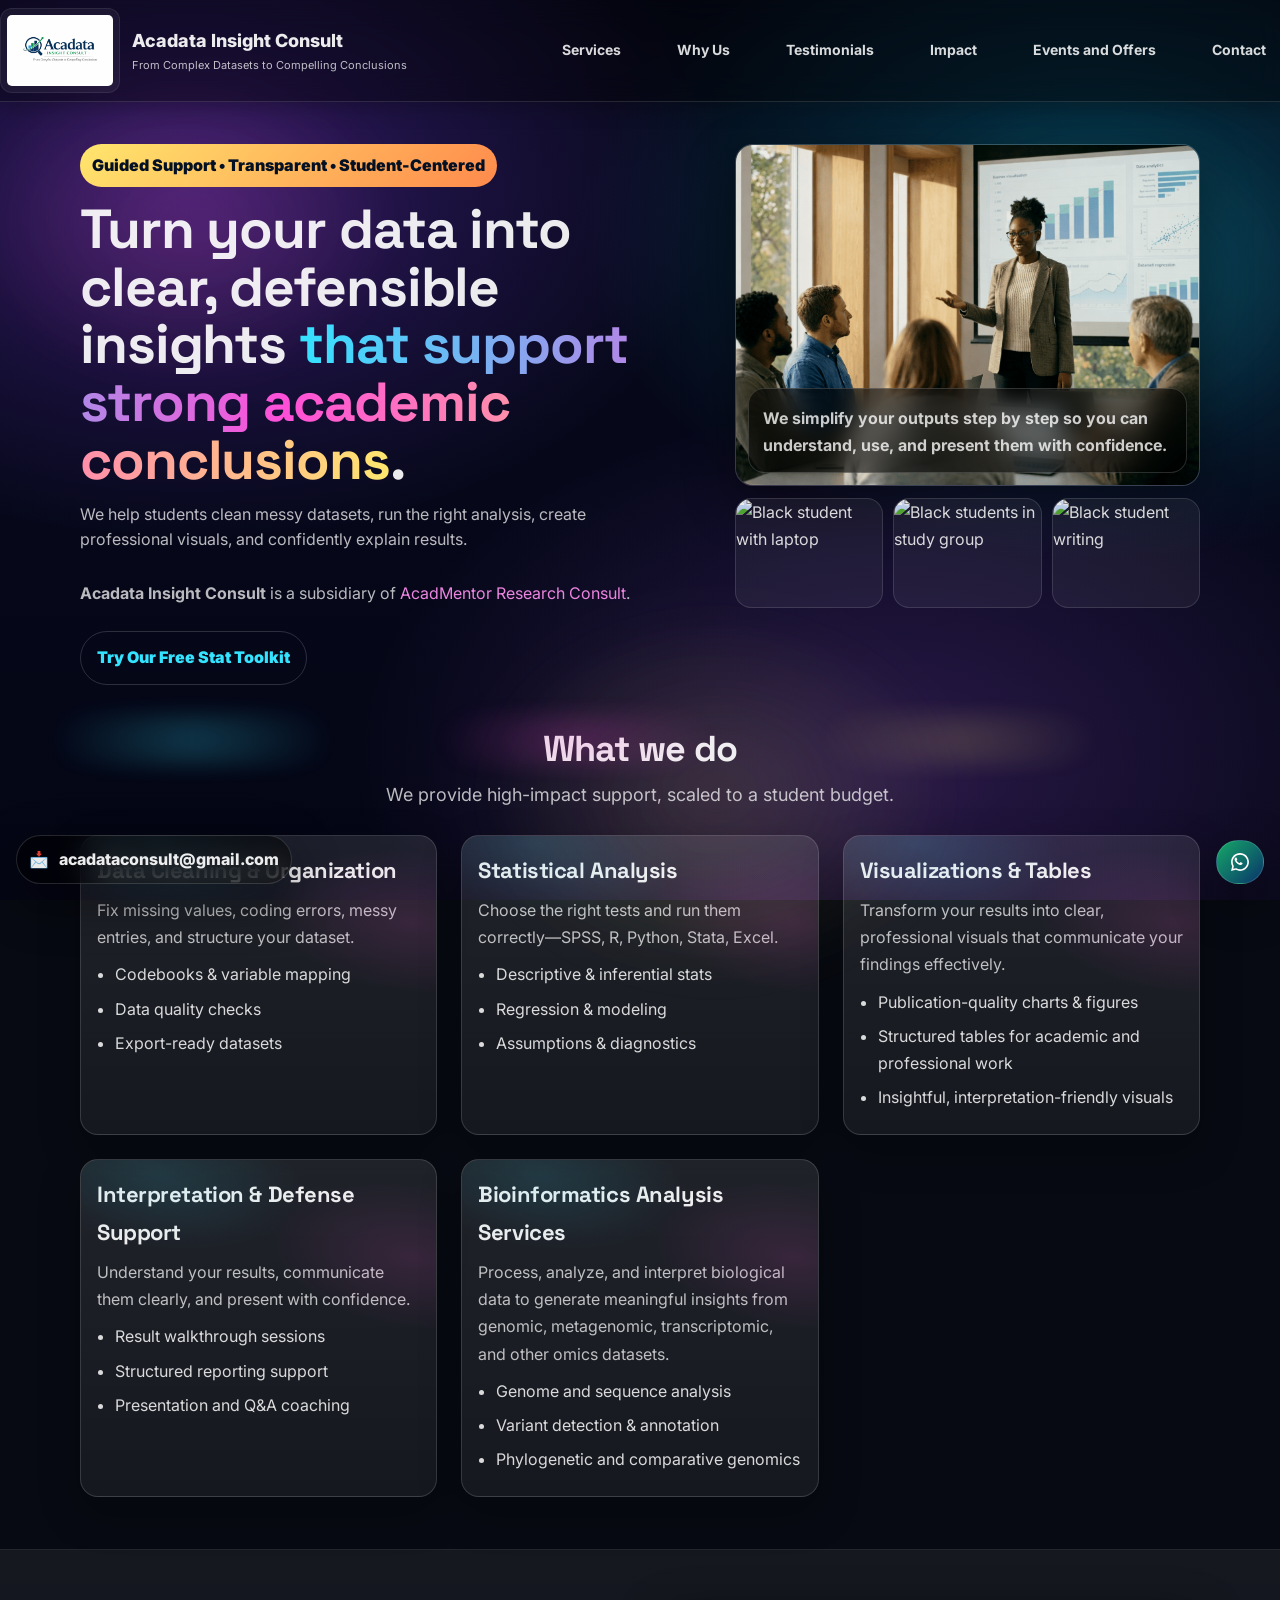
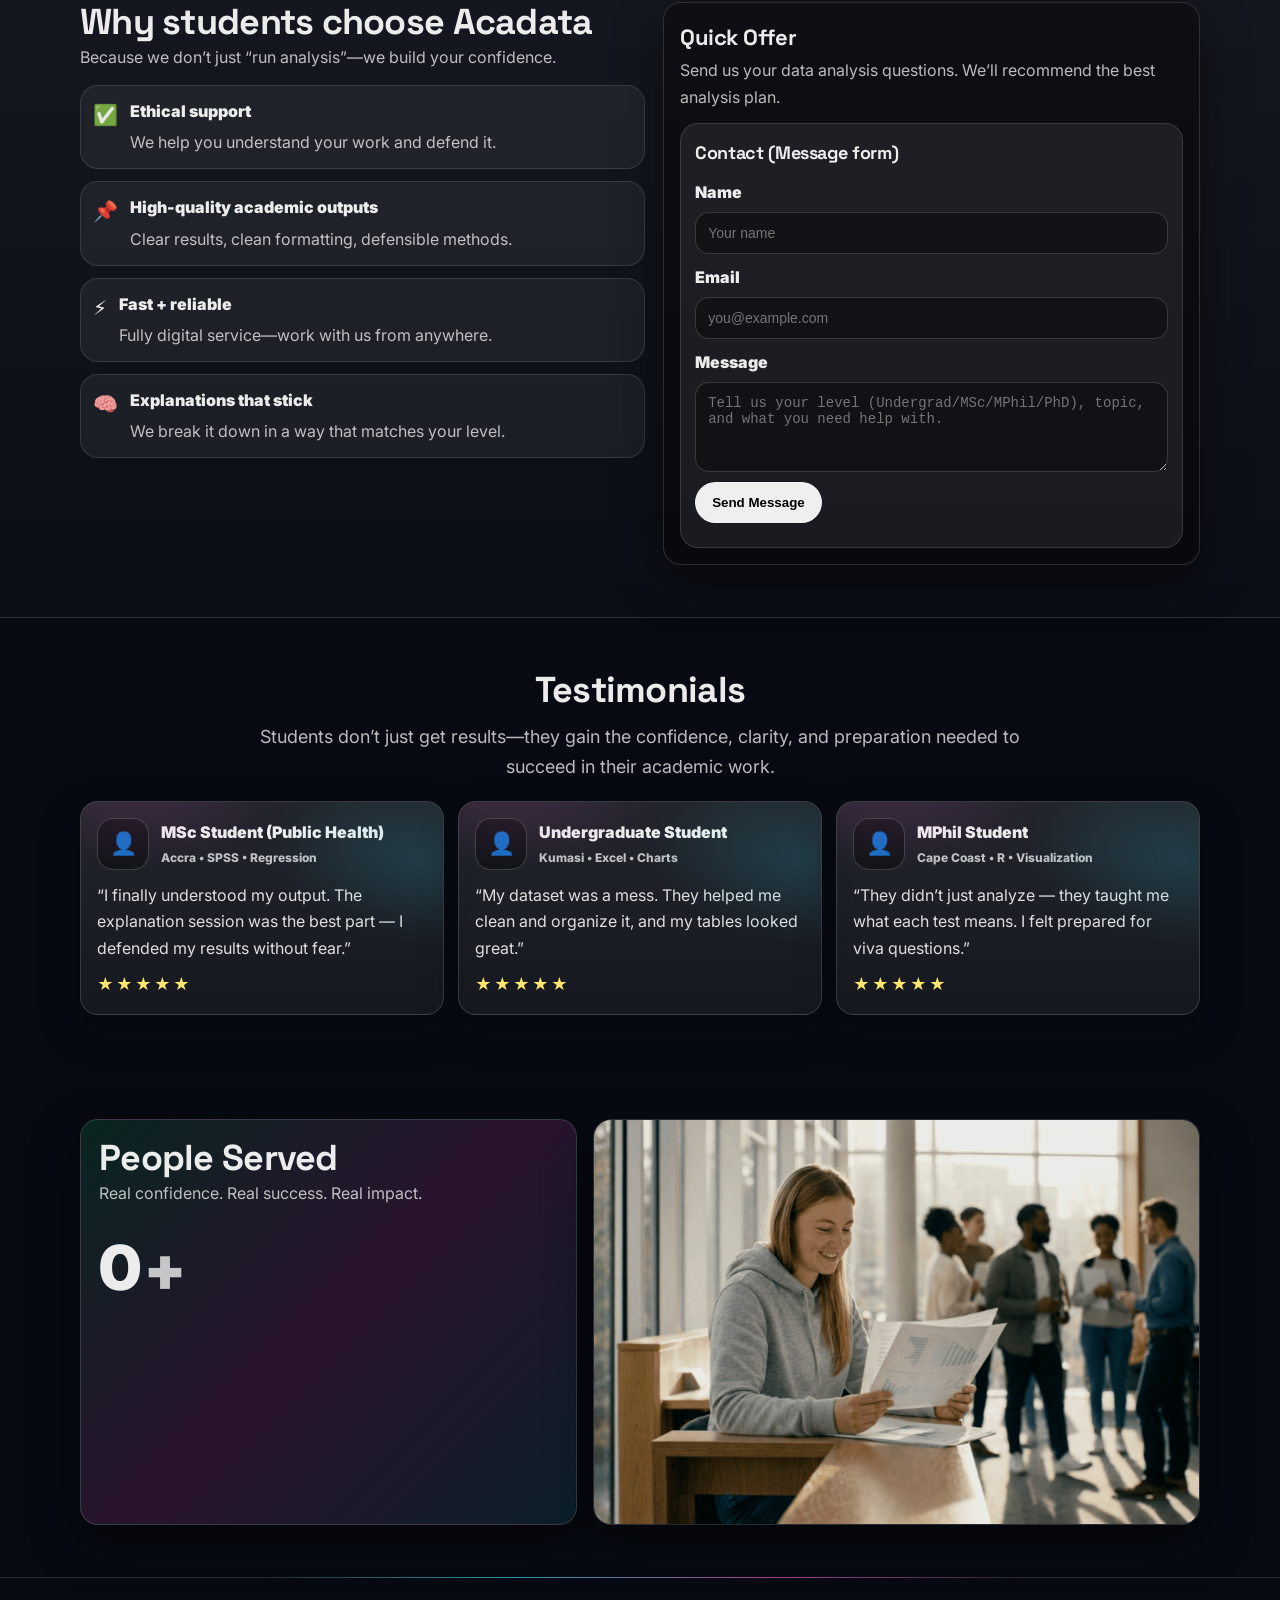
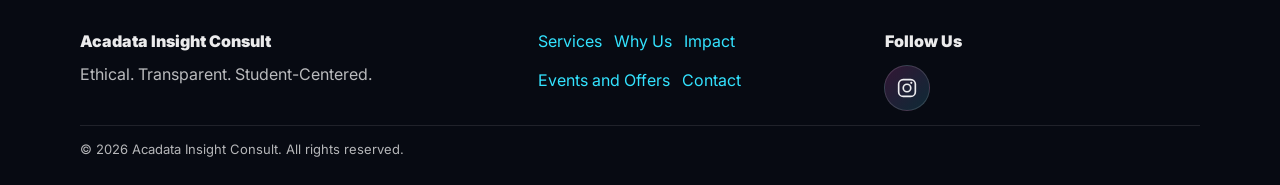
==== commit 564b3e92: "Update index.html" ====
--- a/index.html
+++ b/index.html
@@ -409,8 +409,8 @@
           <div class="footer-links">
             <a href="#services">Services</a>
             <a href="#why">Why Us</a>
-            <a href="#testimonials">Testimonials</a>
             <a href="#served">Impact</a>
+            <a href="https://acadmentorresearchconsult.com/events.html" target="_blank" rel="noopener noreferrer">Events and Offers</a>
             <a href="#contact">Contact</a>
           </div>
 
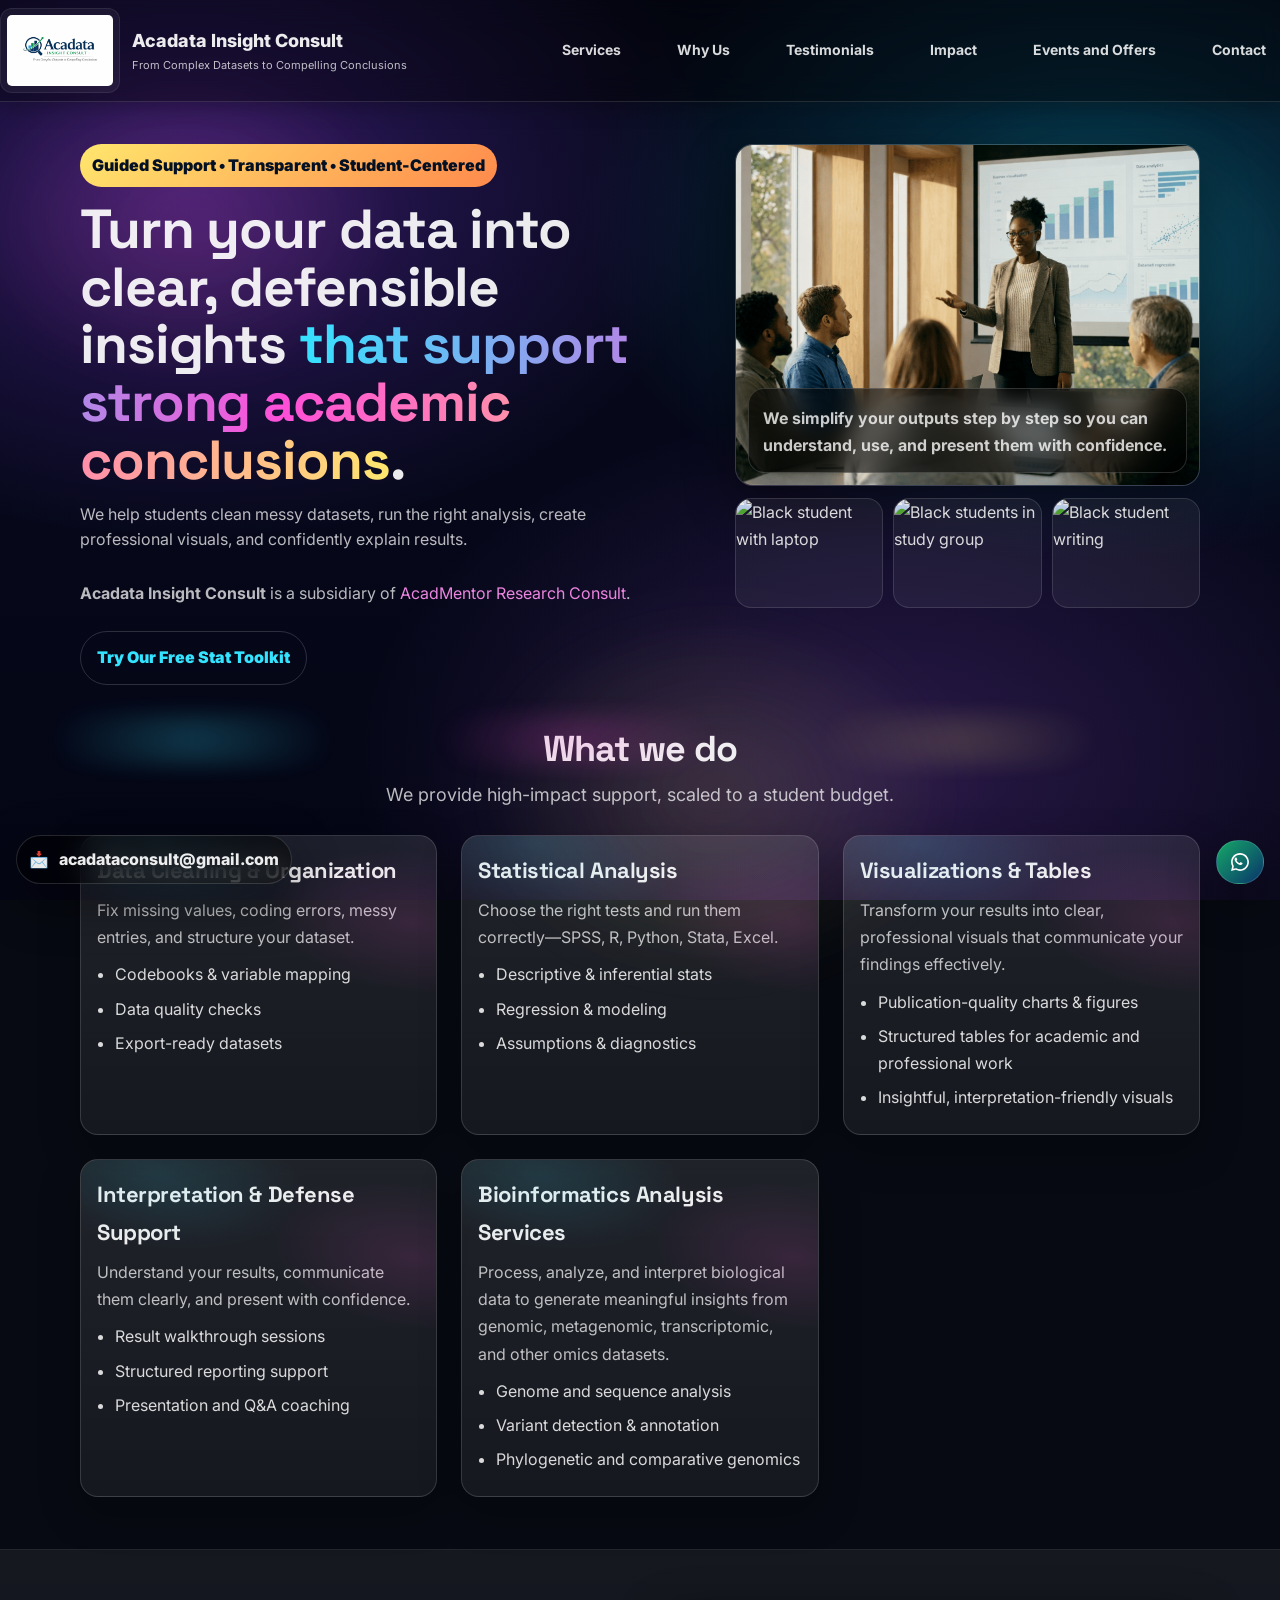
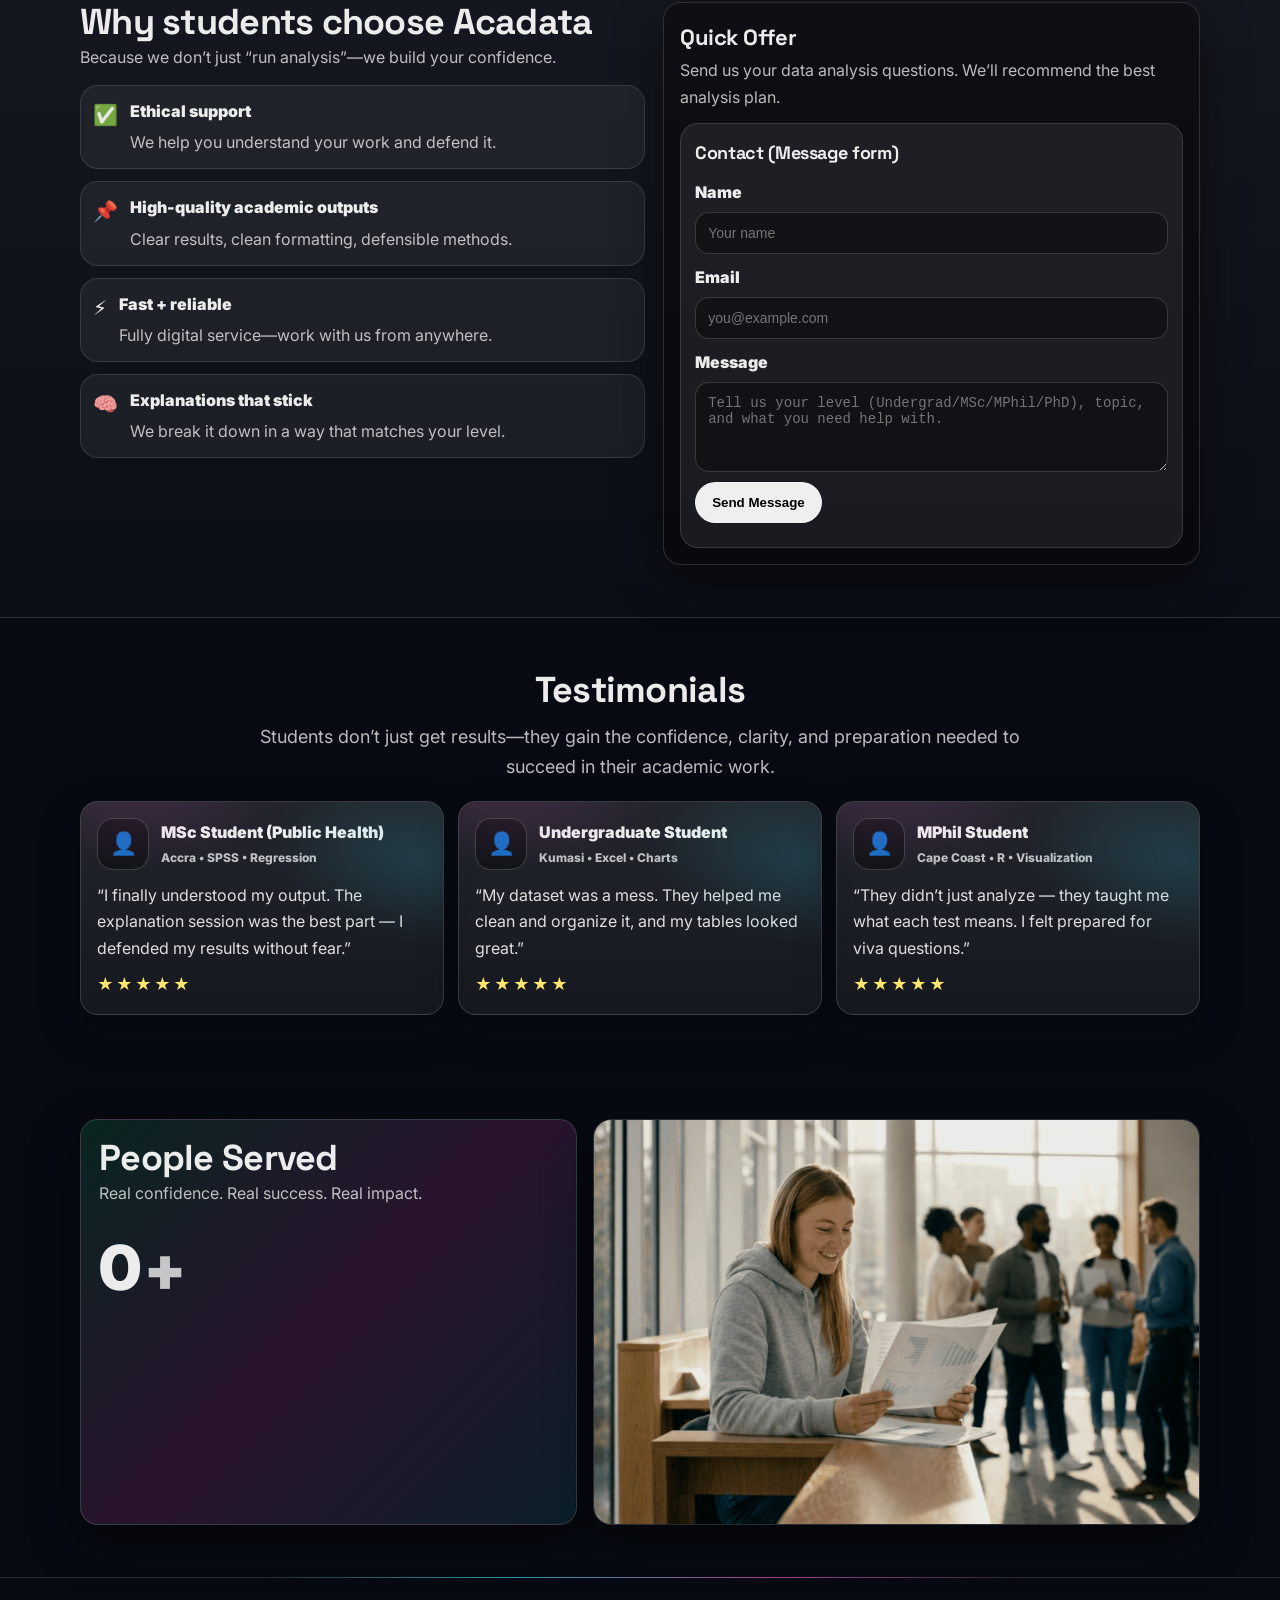
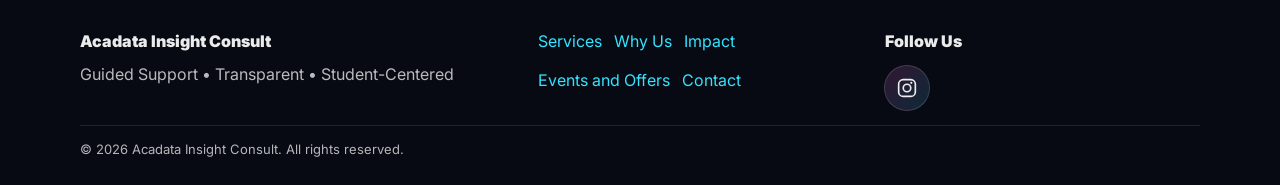
==== commit 5600077e: "Update index.html" ====
--- a/index.html
+++ b/index.html
@@ -403,7 +403,7 @@
         <div class="container footer-grid">
           <div>
             <div class="footer-brand">Acadata Insight Consult</div>
-            <div class="footer-sub">Ethical. Transparent. Student-Centered.</div>
+            <div class="footer-sub">Guided Support • Transparent • Student-Centered</div>
           </div>
 
           <div class="footer-links">
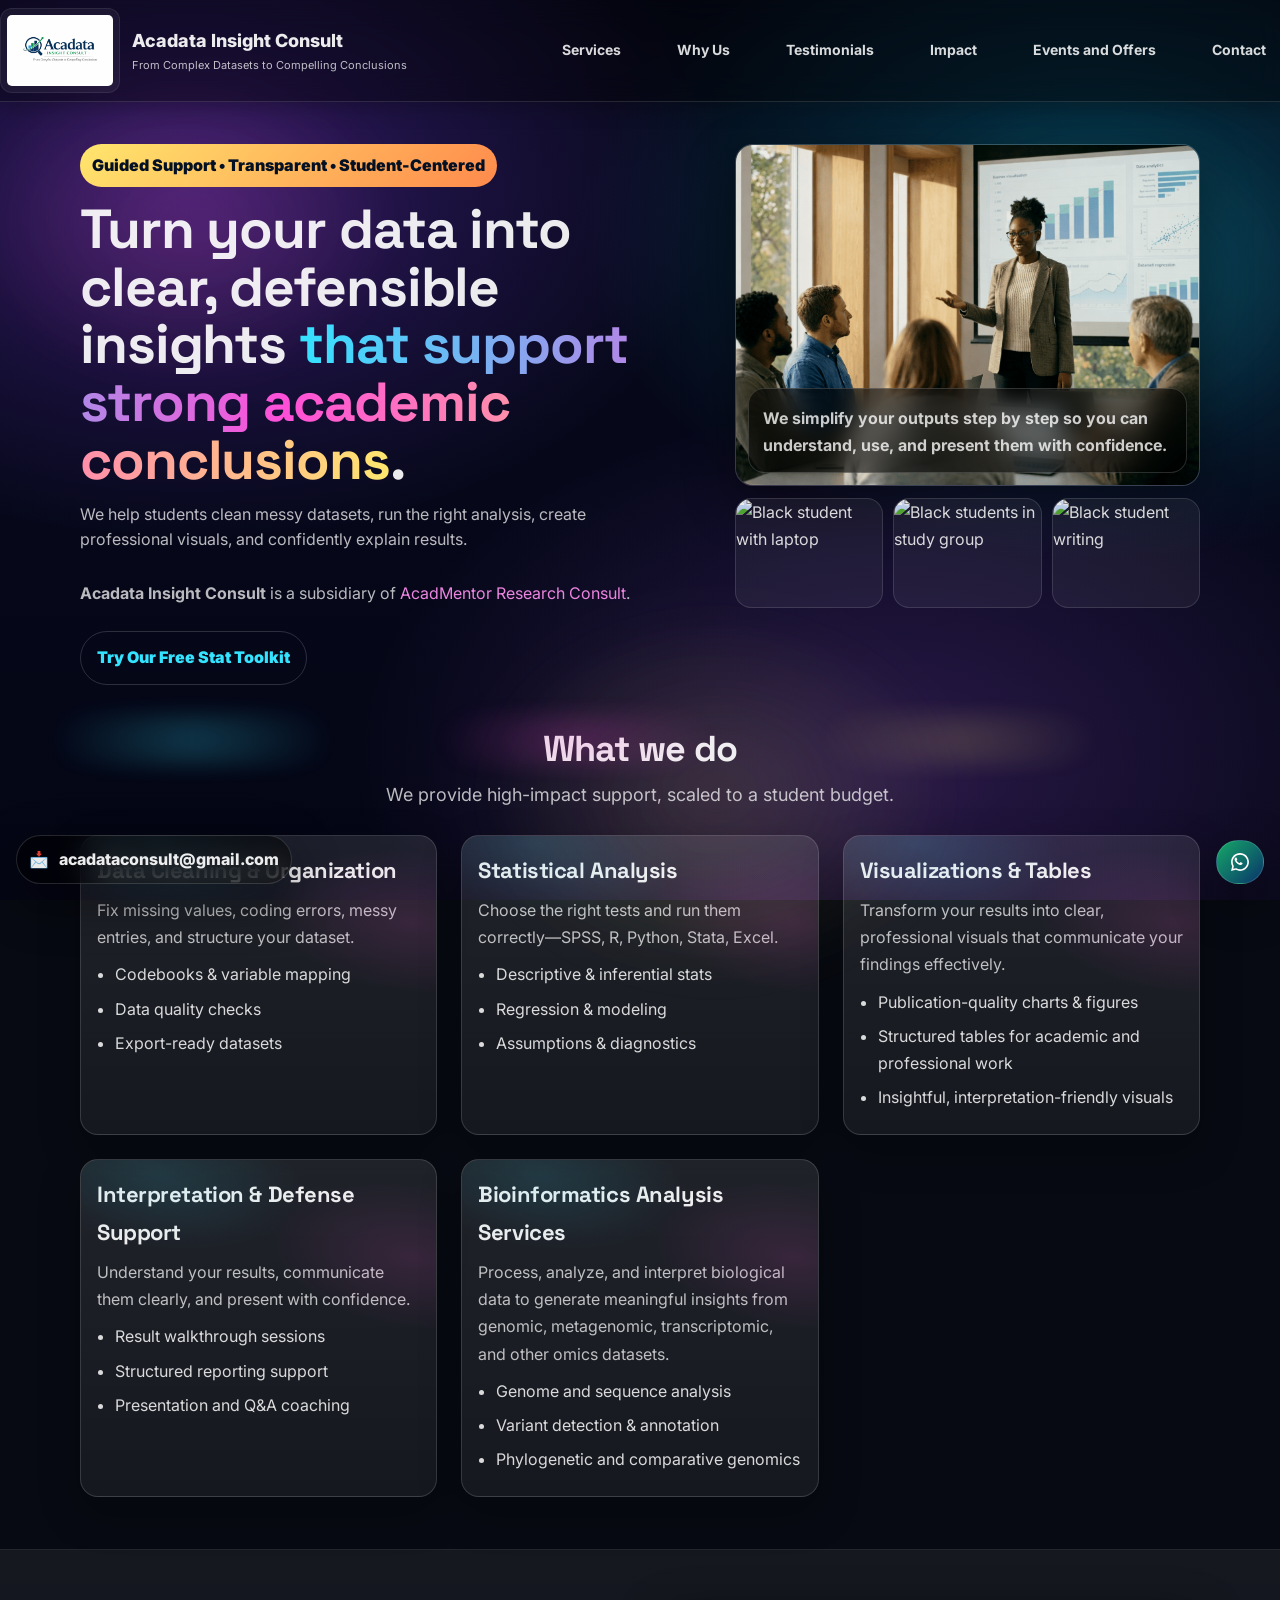
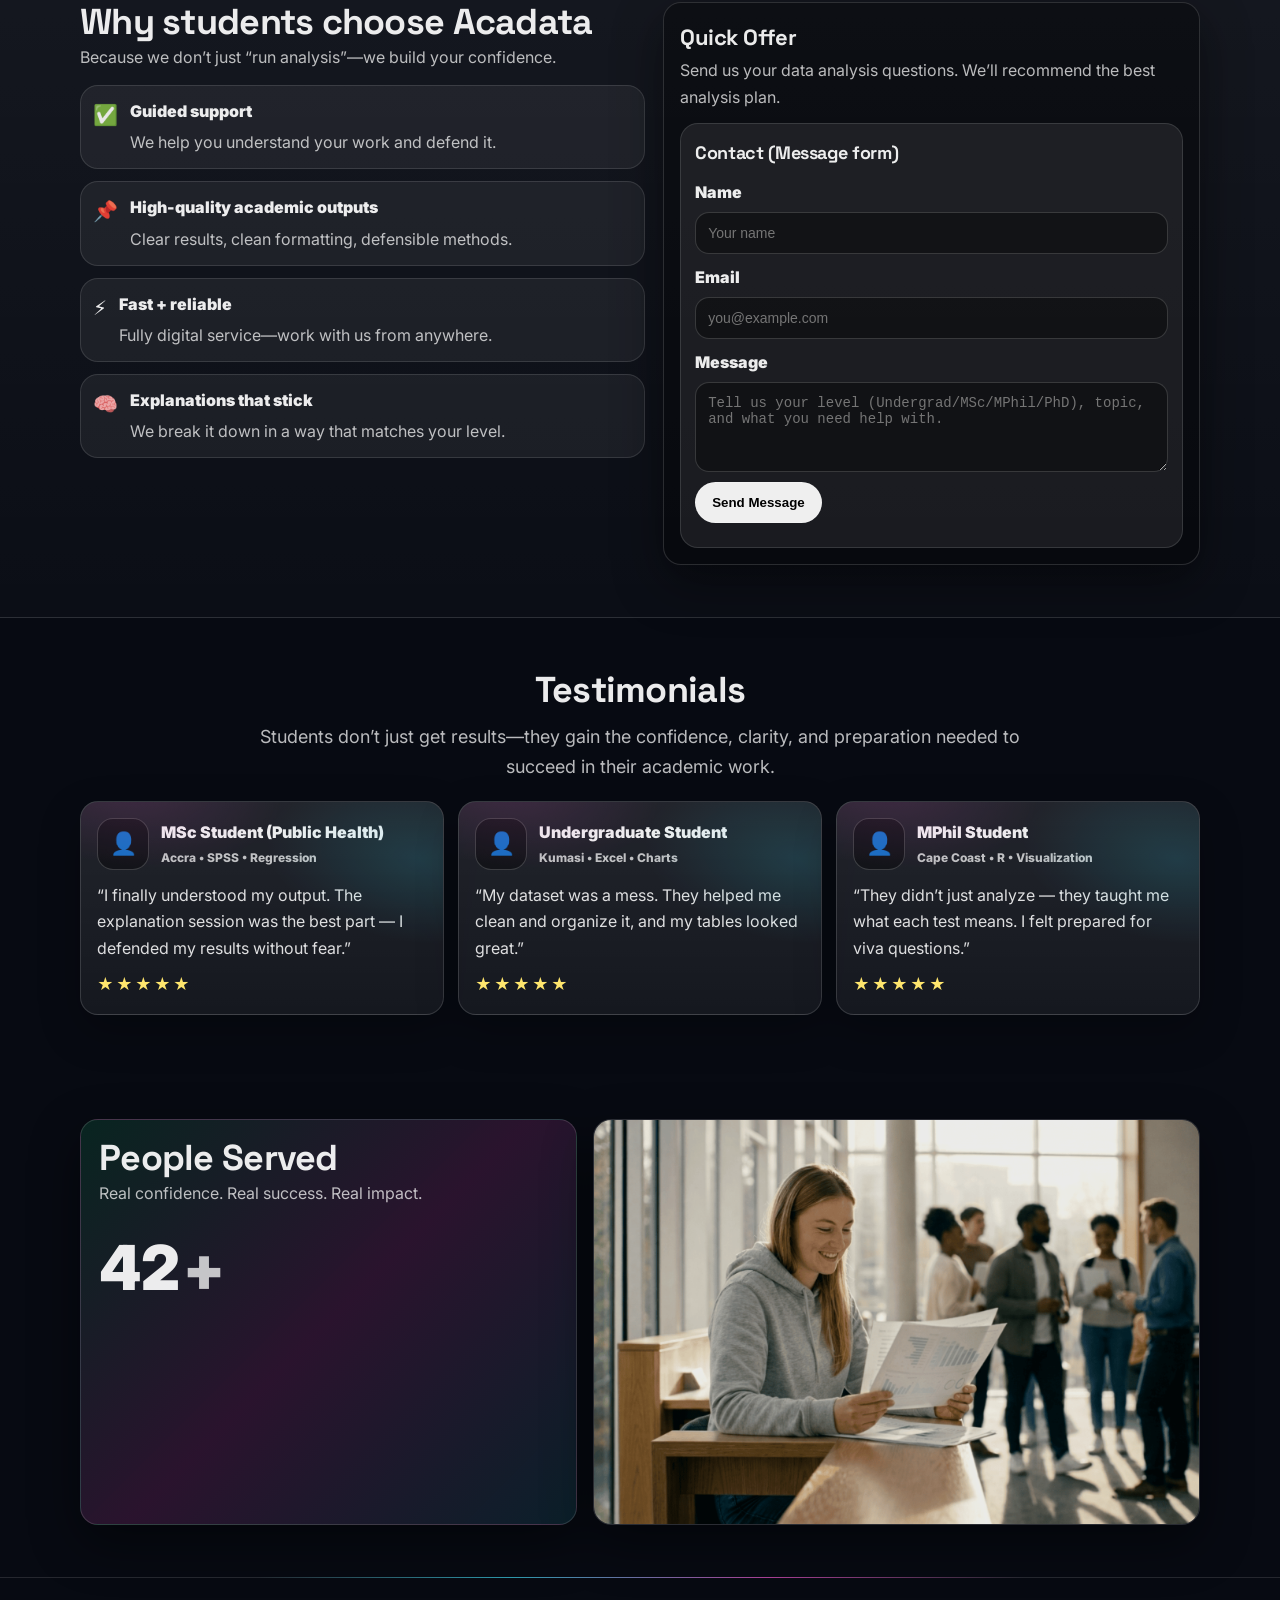
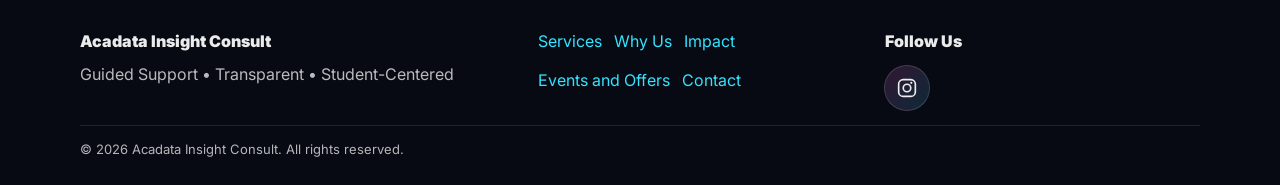
==== commit 42967063: "Update index.html" ====
--- a/index.html
+++ b/index.html
@@ -232,7 +232,7 @@
               <div class="why-item">
                 <span class="why-icon">✅</span>
                 <div>
-                  <div class="why-title">Ethical support</div>
+                  <div class="why-title">Guided support</div>
                   <div class="why-text">We help you understand your work and defend it.</div>
                 </div>
               </div>
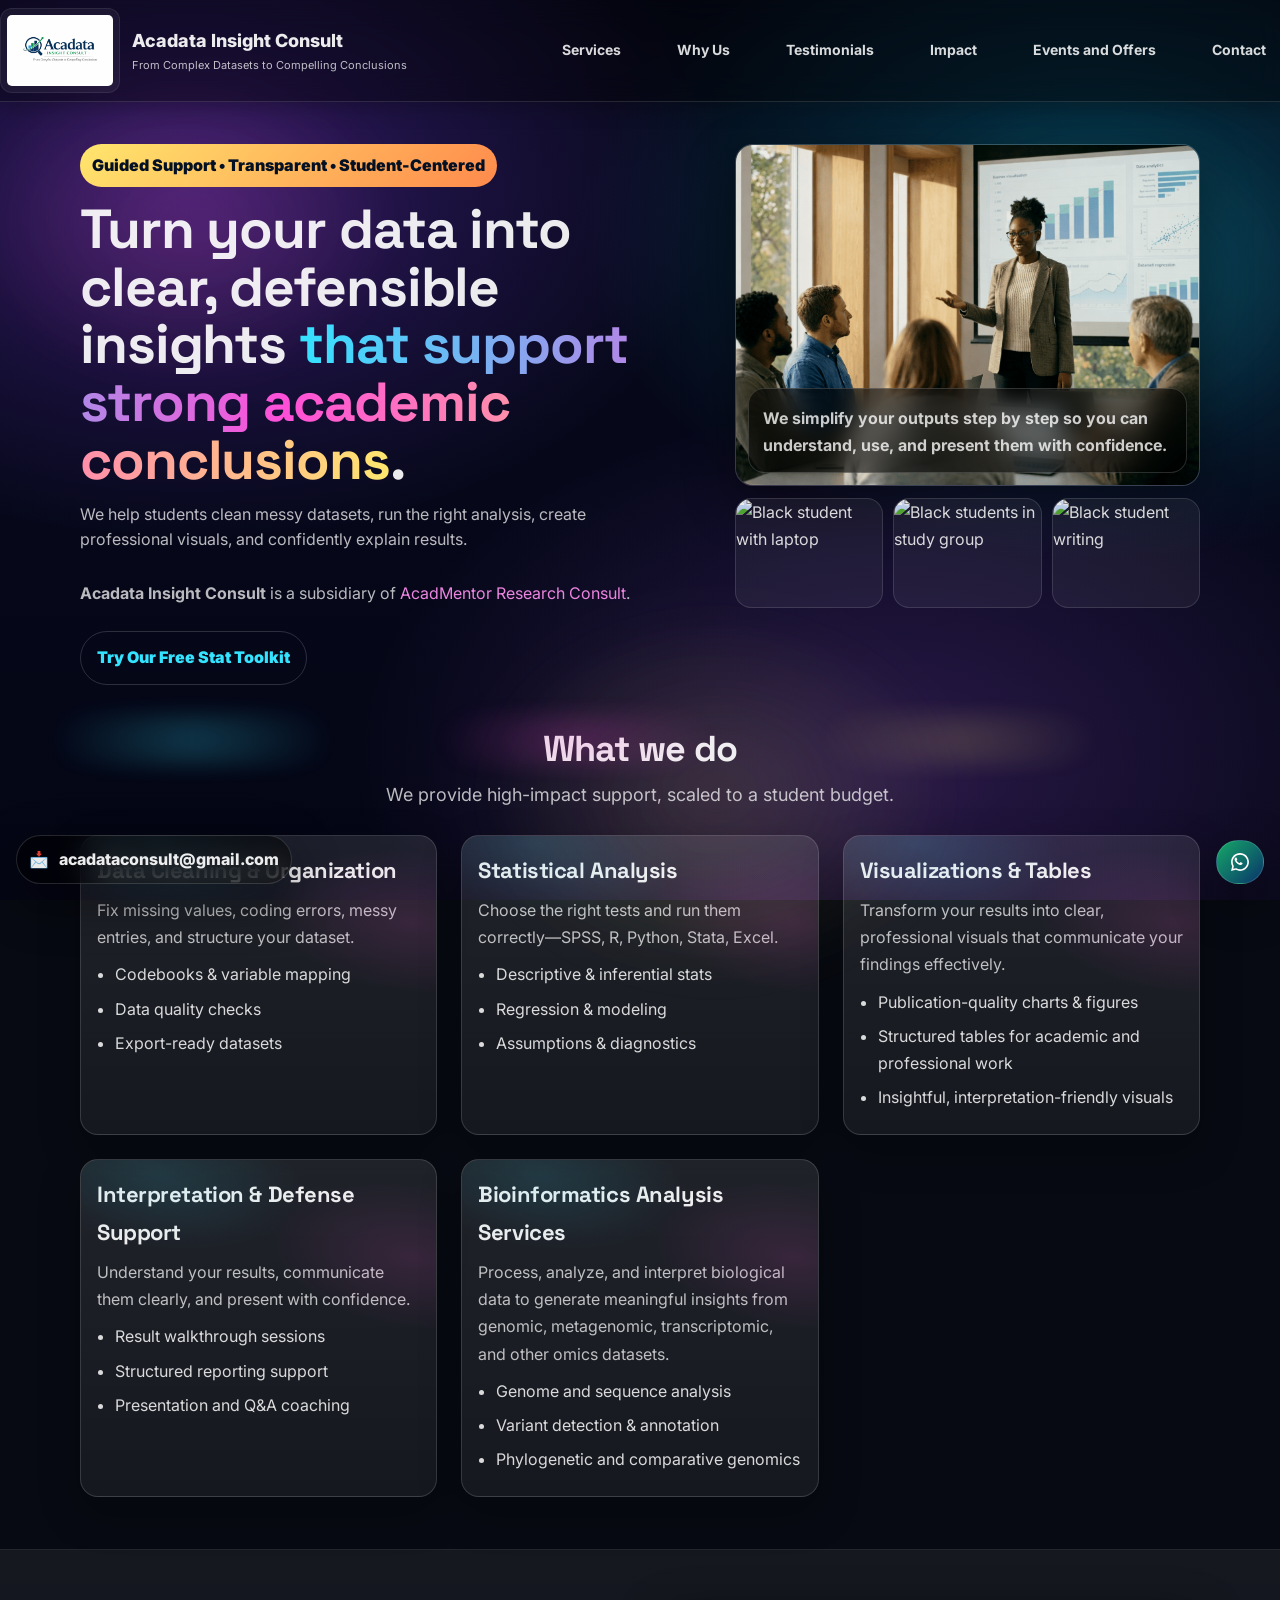
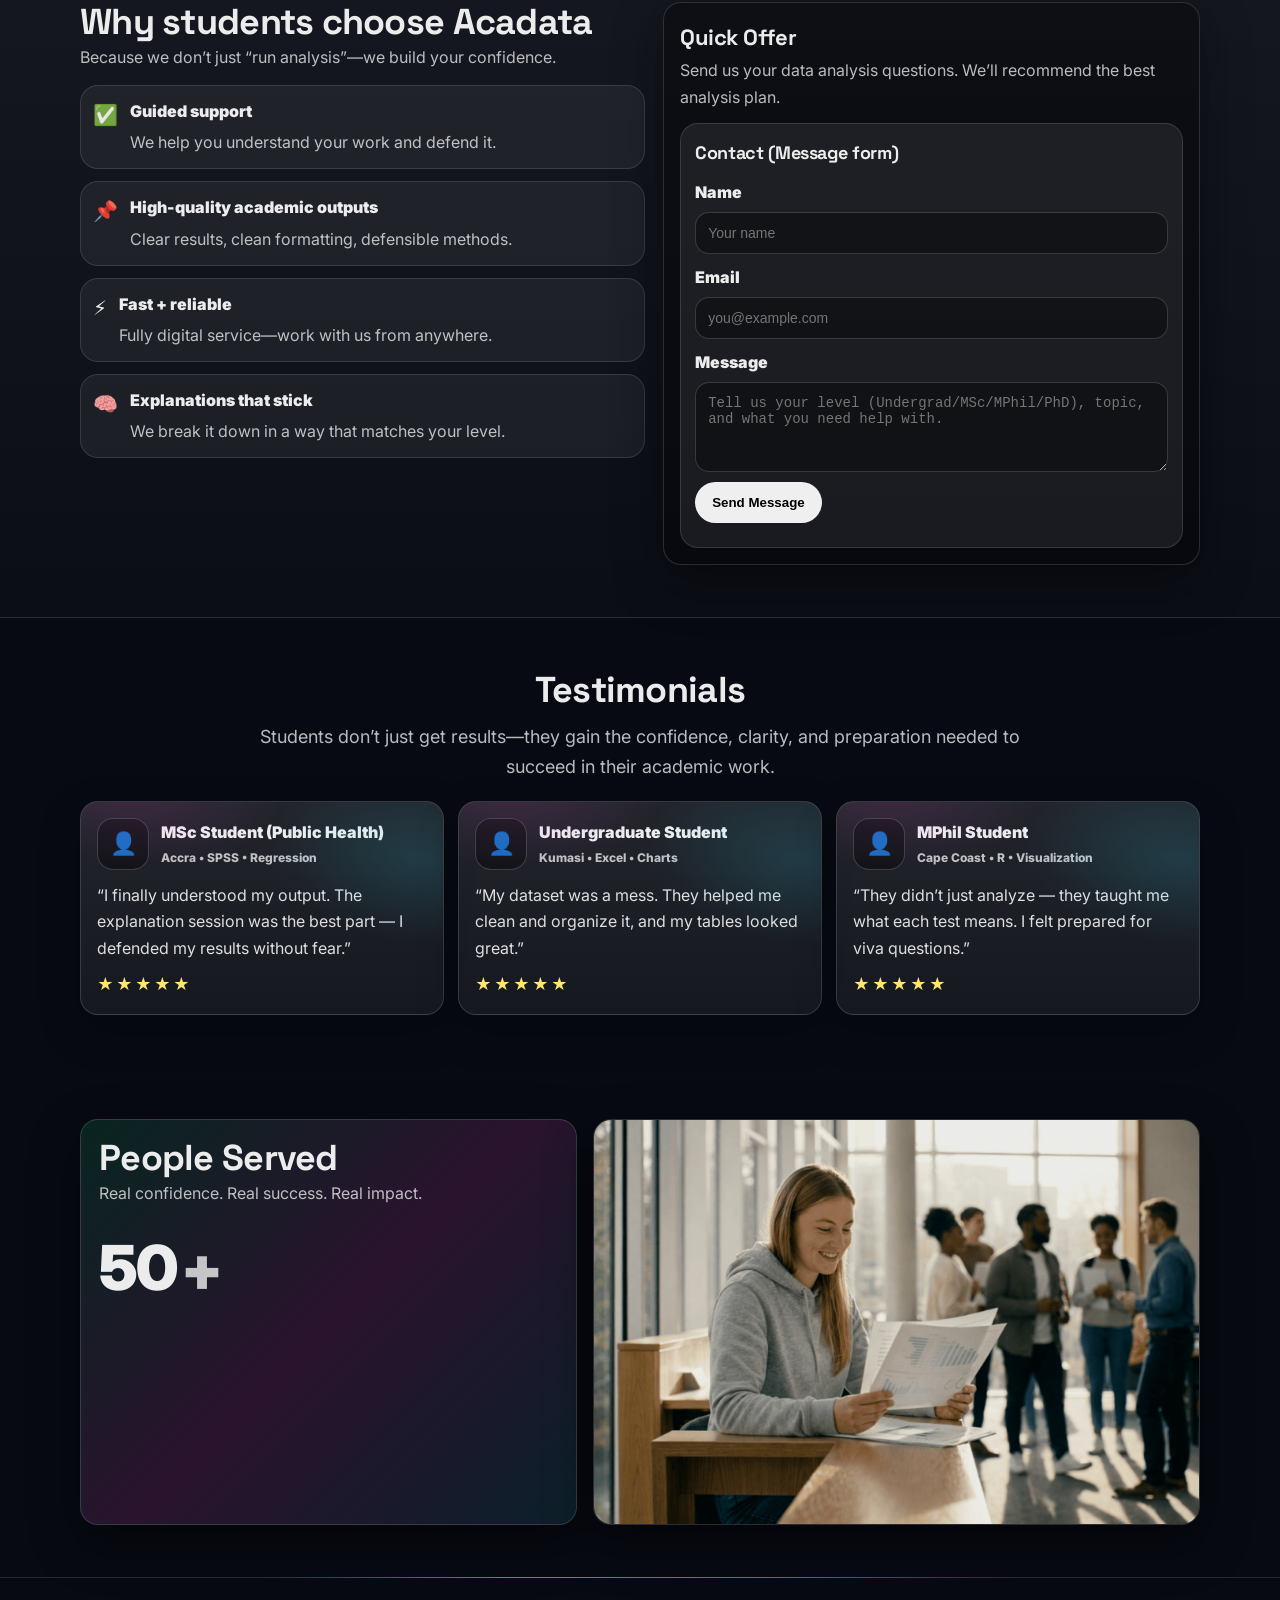
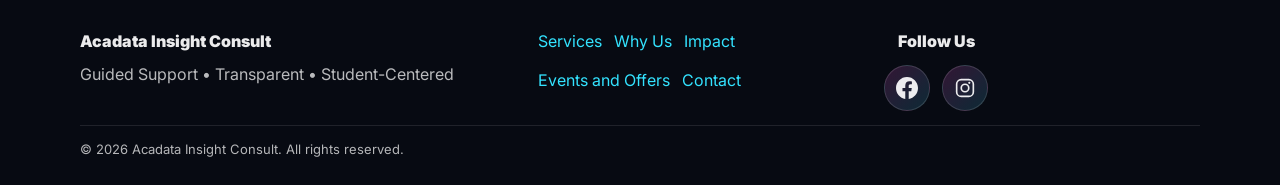
==== commit a31175c1: "Update index.html" ====
--- a/index.html
+++ b/index.html
@@ -417,12 +417,12 @@
           <div class="footer-social">
             <div class="social-title">Follow Us</div>
             <div class="footer-social-links">
-              <!-- <a id="fbLinkFooter" class="social-icon-link" href="#" target="_blank" rel="noopener" aria-label="Facebook" title="Facebook">
+              <a id="fbLinkFooter" class="social-icon-link" href="https://facebook.com/acadmentorresearchconsult/" target="_blank" rel="noopener" aria-label="Facebook" title="Facebook">
                 <svg viewBox="0 0 24 24" aria-hidden="true">
                   <path d="M24 12.07C24 5.4 18.63 0 12 0S0 5.4 0 12.07c0 6.03 4.39 11.03 10.12 11.93v-8.44H7.08v-3.49h3.04V9.41c0-3.02 1.79-4.69 4.53-4.69 1.31 0 2.68.24 2.68.24v2.96h-1.51c-1.49 0-1.95.93-1.95 1.88v2.26h3.32l-.53 3.49h-2.79V24C19.61 23.1 24 18.1 24 12.07z"/>
                 </svg>
-              </a> -->
-              <a id="igLinkFooter" class="social-icon-link" href="https://www.instagram.com/acadatainsightconsult/" target="_blank" rel="noopener" aria-label="Instagram" title="Instagram">
+              </a>
+              <a id="igLinkFooter" class="social-icon-link" href="https://www.instagram.com/acadmentorresearchconsult/" target="_blank" rel="noopener" aria-label="Instagram" title="Instagram">
                 <svg viewBox="0 0 24 24" aria-hidden="true">
                   <path d="M7.75 2h8.5A5.75 5.75 0 0 1 22 7.75v8.5A5.75 5.75 0 0 1 16.25 22h-8.5A5.75 5.75 0 0 1 2 16.25v-8.5A5.75 5.75 0 0 1 7.75 2zm0 1.8A3.95 3.95 0 0 0 3.8 7.75v8.5a3.95 3.95 0 0 0 3.95 3.95h8.5a3.95 3.95 0 0 0 3.95-3.95v-8.5a3.95 3.95 0 0 0-3.95-3.95h-8.5zm8.95 1.35a1.2 1.2 0 1 1 0 2.4 1.2 1.2 0 0 1 0-2.4zM12 7a5 5 0 1 1 0 10 5 5 0 0 1 0-10zm0 1.8A3.2 3.2 0 1 0 12 15.2 3.2 3.2 0 0 0 12 8.8z"/>
                 </svg>
--- a/styles.css
+++ b/styles.css
@@ -730,7 +730,7 @@
 
 .social-title{
   justify-self: start;
-  margin-left: 1px;
+  margin-left: 14px;
 }
 
 .footer-social .social-title{
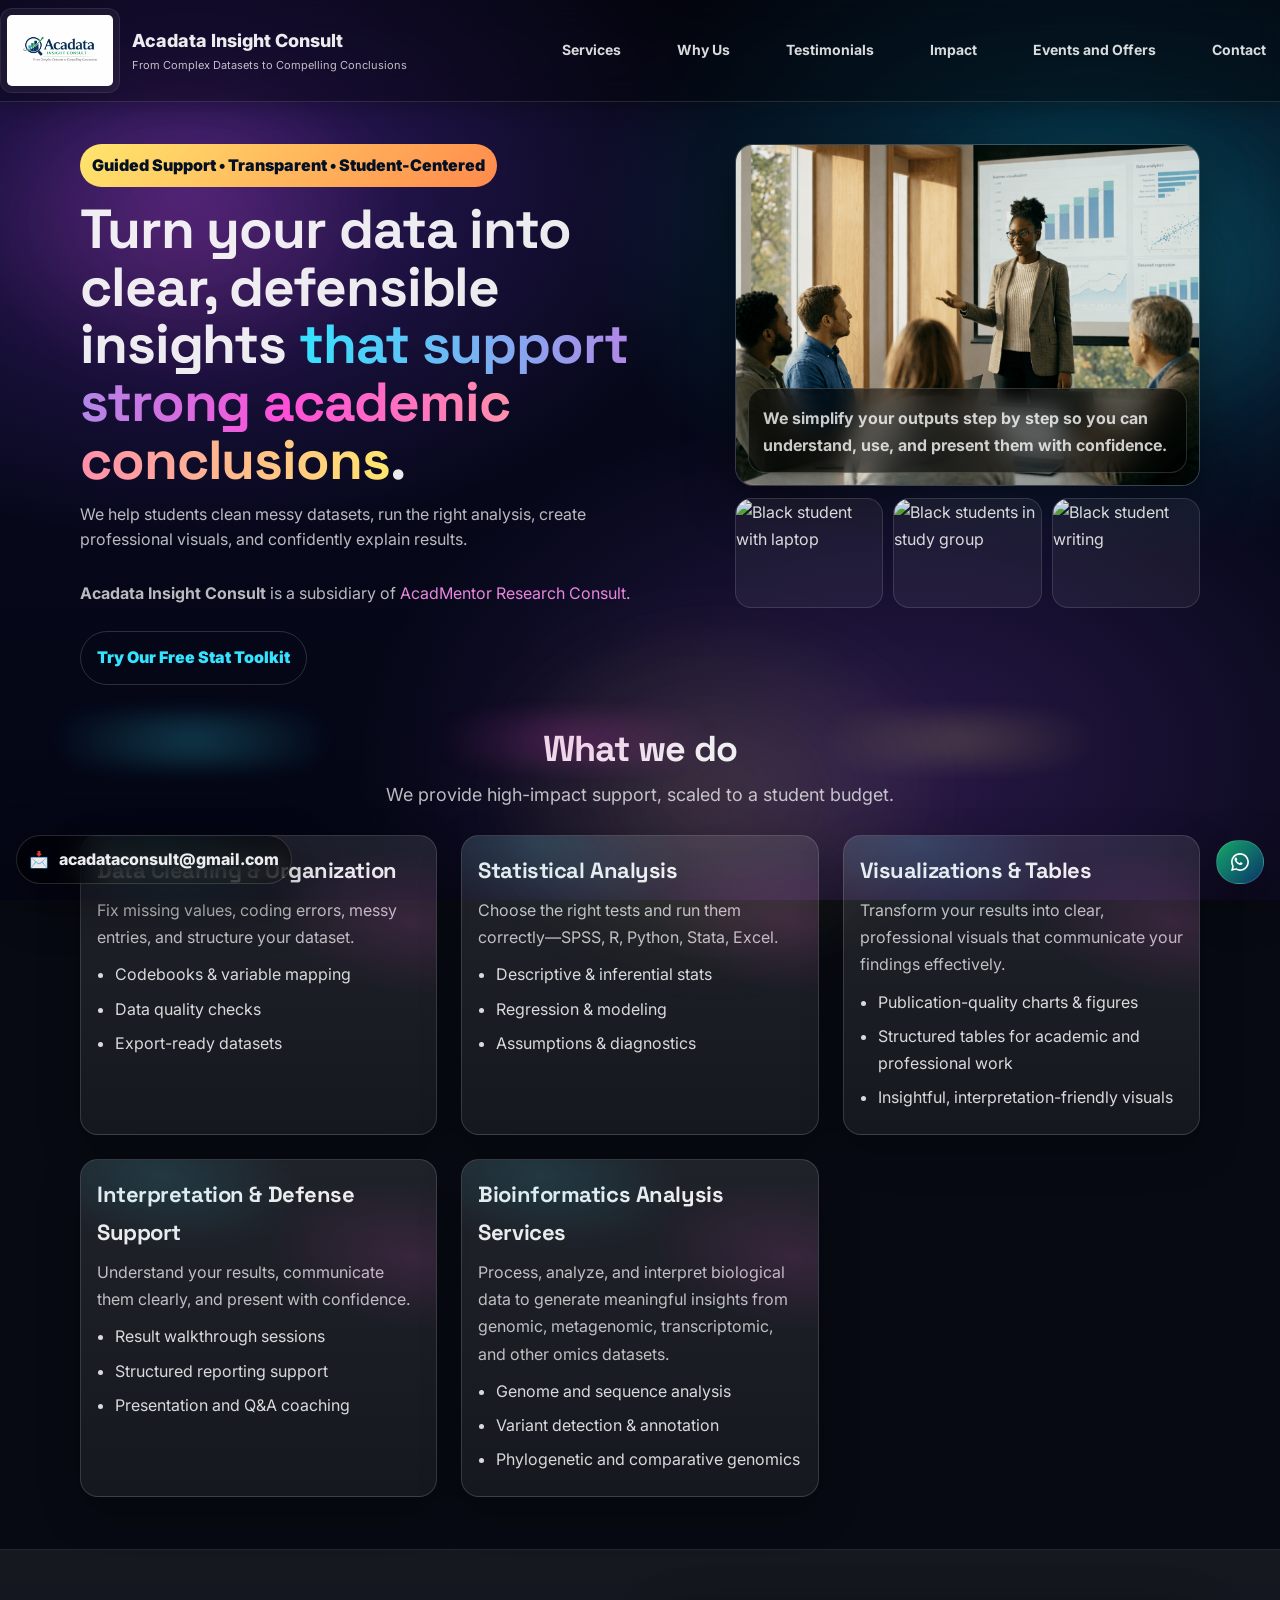
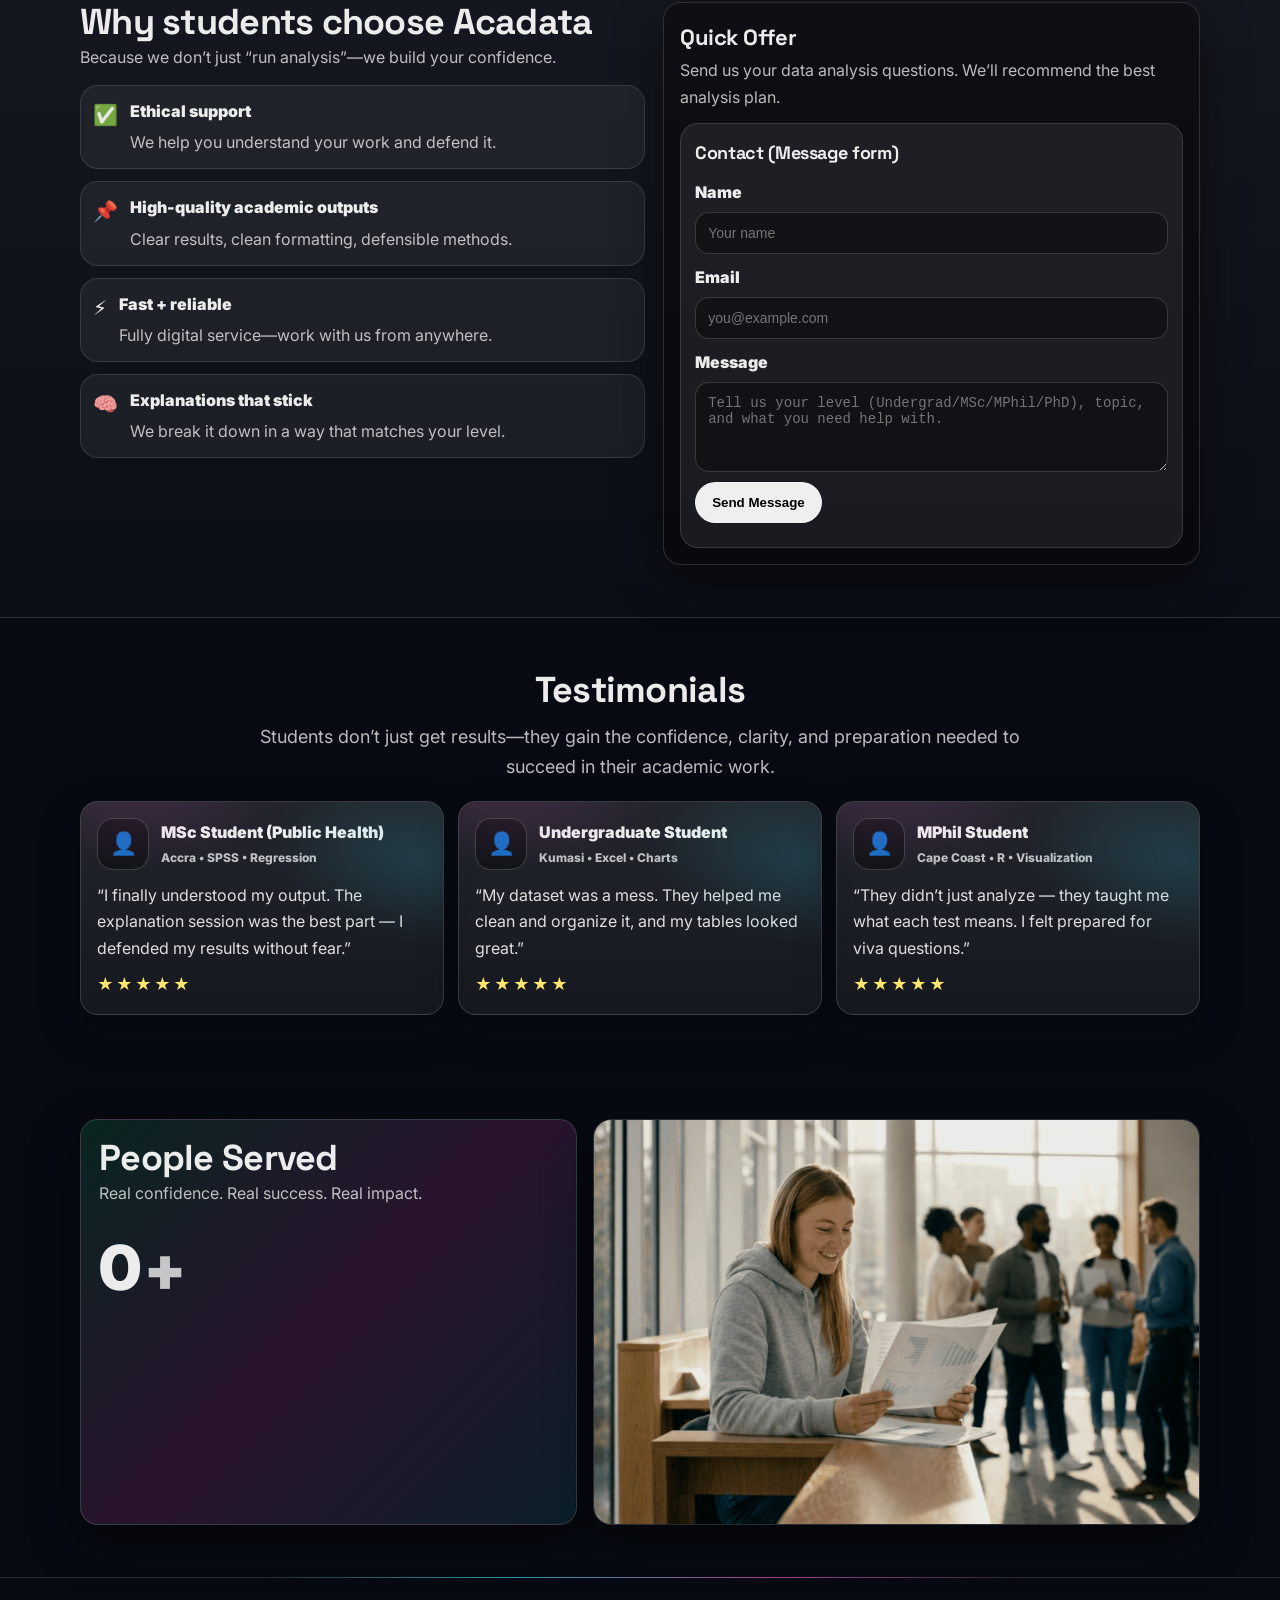
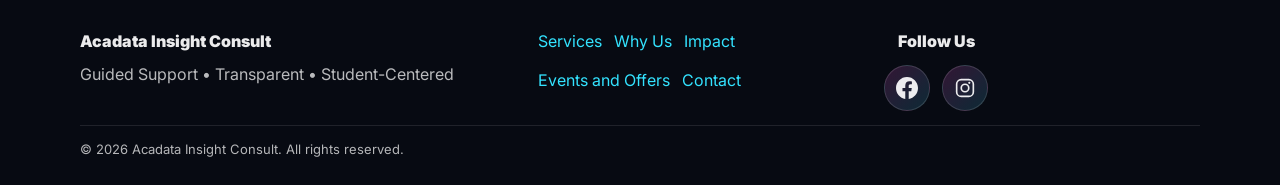
==== commit 9ec639aa: "Update index.html" ====
--- a/index.html
+++ b/index.html
@@ -232,7 +232,7 @@
               <div class="why-item">
                 <span class="why-icon">✅</span>
                 <div>
-                  <div class="why-title">Guided support</div>
+                  <div class="why-title">Ethical support</div>
                   <div class="why-text">We help you understand your work and defend it.</div>
                 </div>
               </div>
@@ -460,7 +460,6 @@
     </div>
   </div>
 </div>
-    <!-- LIVE CHAT: paste widget script here -->
 
     <script src="script.js"></script>
   </body>
